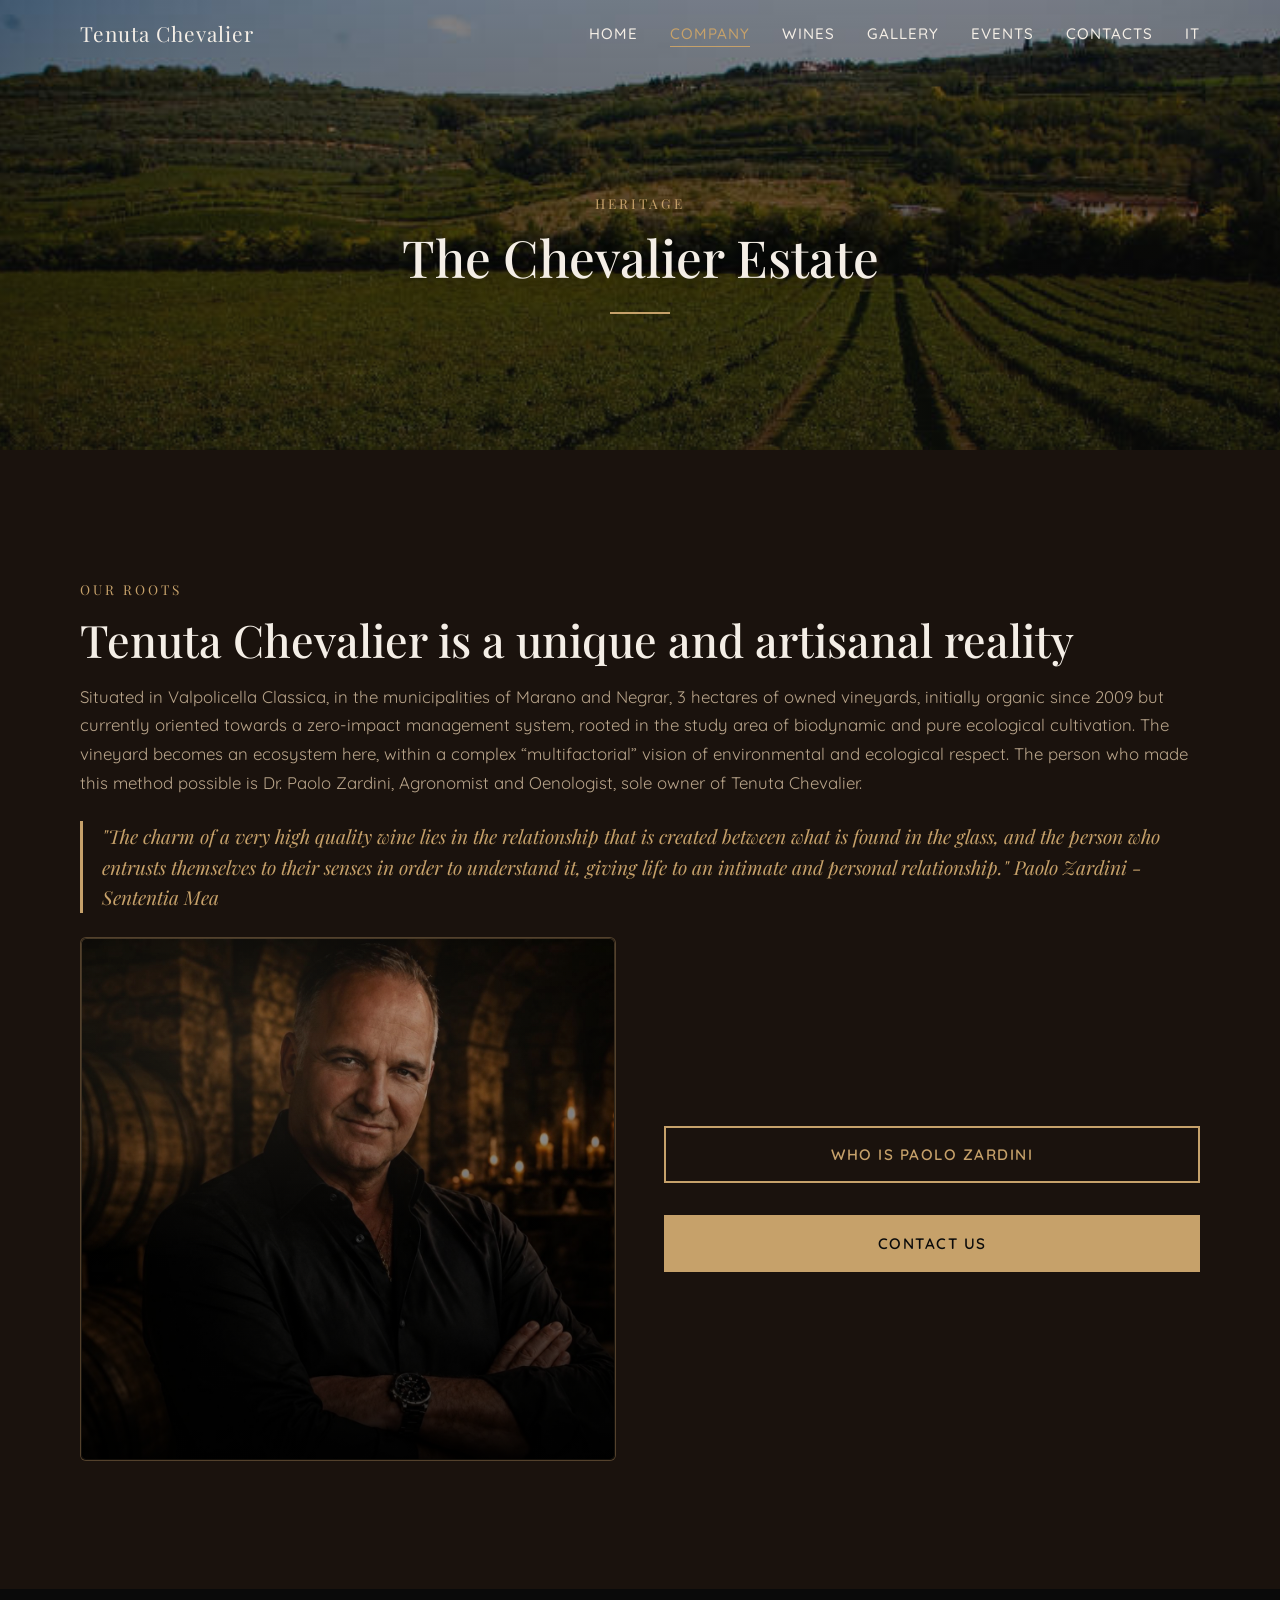
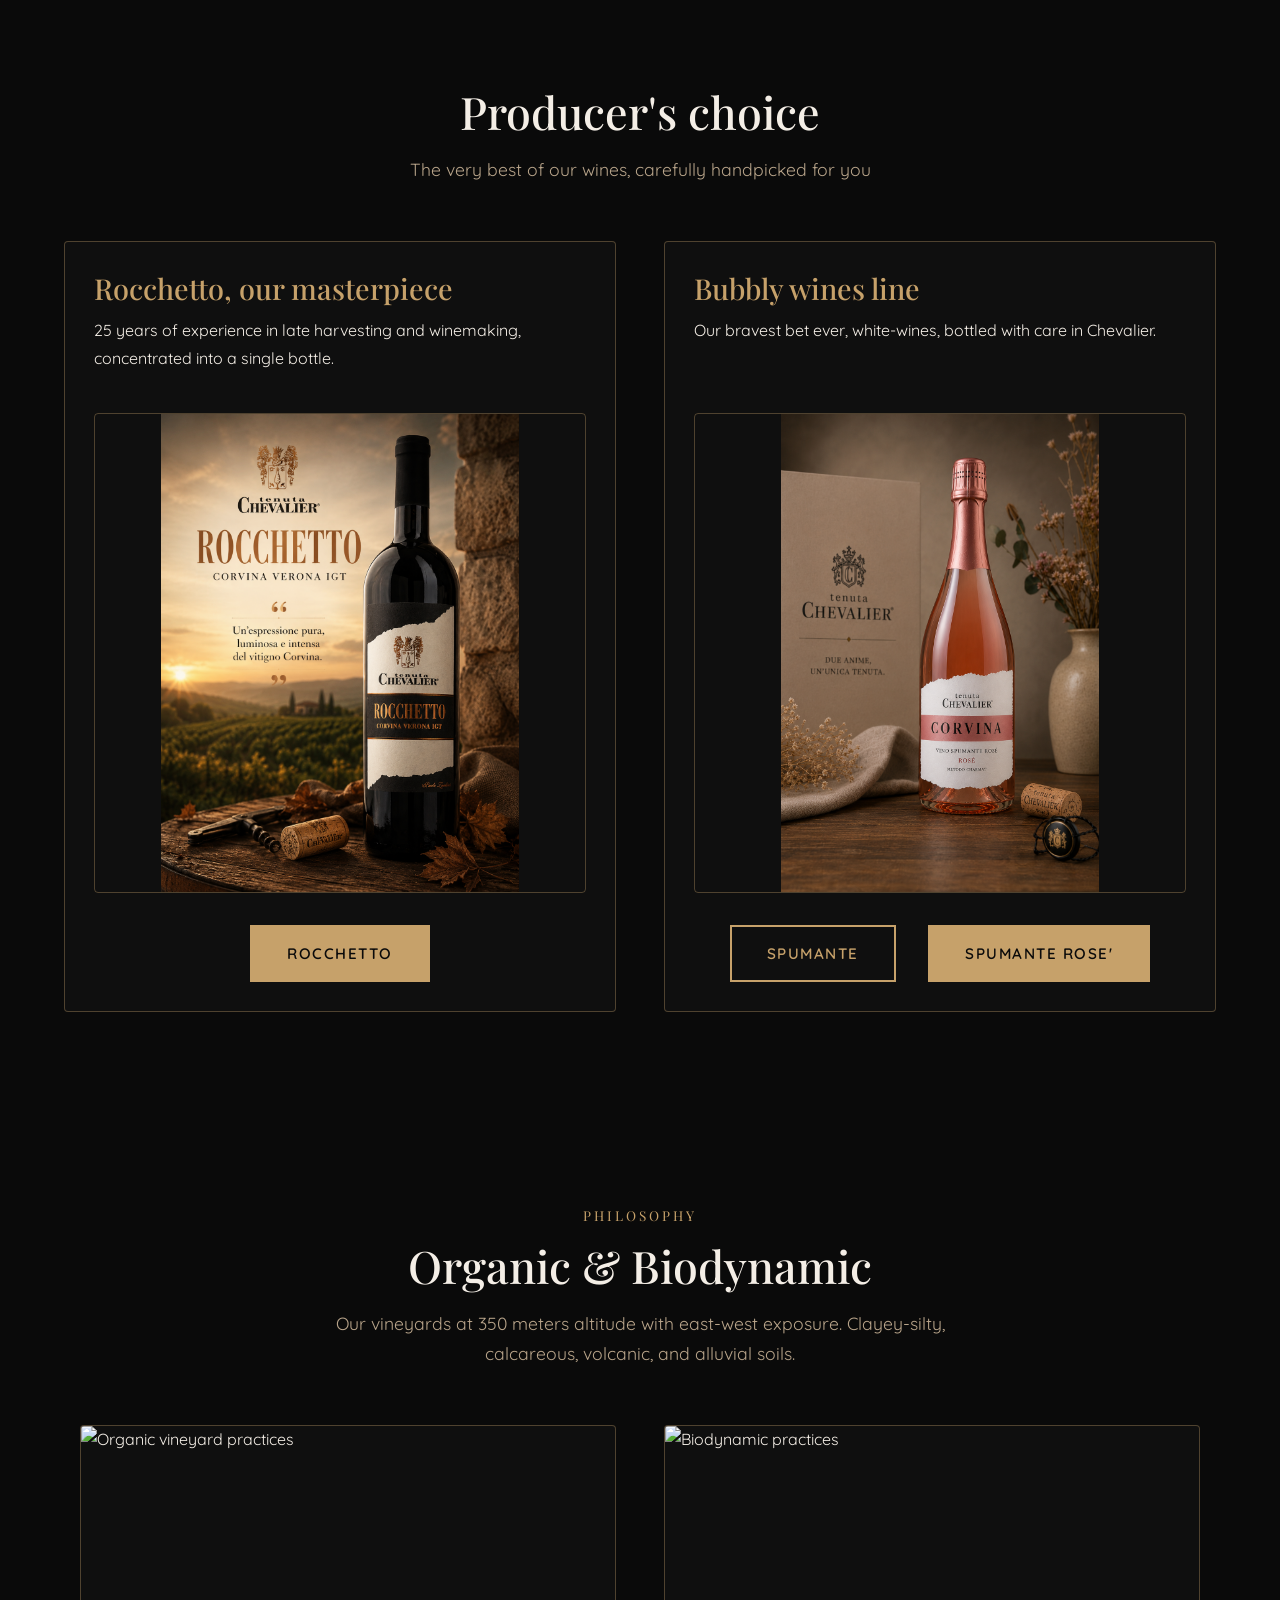
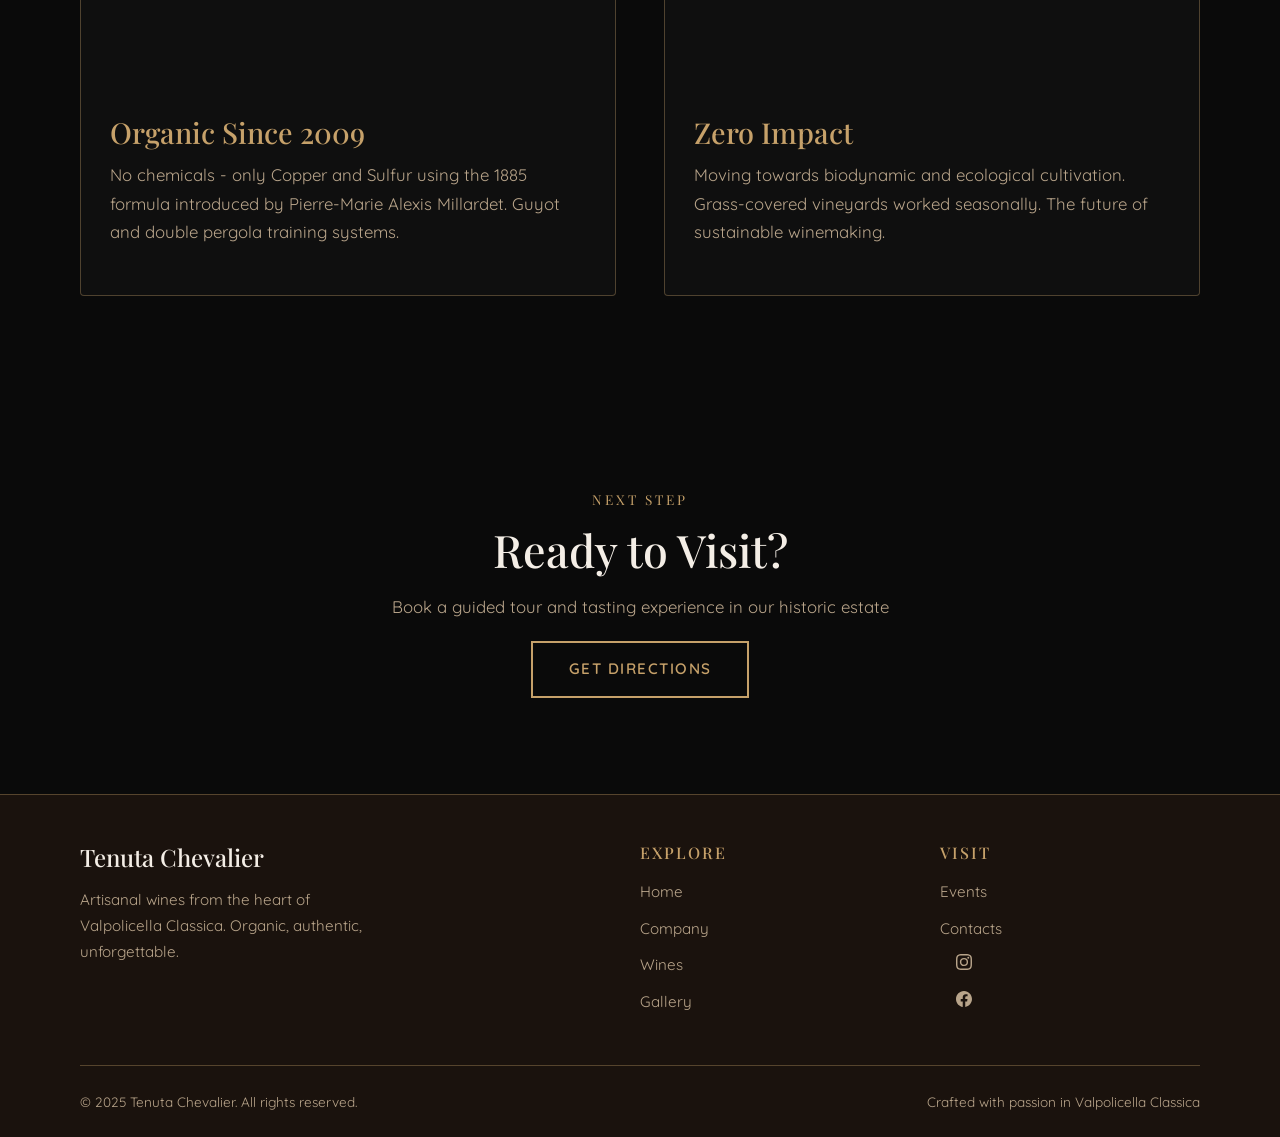
==== en/company.html @ e03e39f8 "Sezione "Scelte del produttore"" ====
<!DOCTYPE html>
<html lang="en">
<head>
    <meta charset="utf-8">
    <meta name="viewport" content="width=device-width, initial-scale=1, shrink-to-fit=no">
    <meta name="description" content="Discover the story of Tenuta Chevalier - Organic wines from Valpolicella Classica. Meet Dr. Paolo Zardini and our biodynamic philosophy.">
    <meta name="author" content="Mattia Faccin">
    <title>Company - Tenuta Chevalier</title>
    <link rel="stylesheet" type="text/css" href="../assets/css/style.css">
    <link rel="stylesheet" type="text/css" href="../assets/css/colors.css">
    <link rel="preconnect" href="https://fonts.googleapis.com">
    <link rel="preconnect" href="https://fonts.gstatic.com" crossorigin>
    <link href="https://fonts.googleapis.com/css2?family=Playfair+Display:wght@400;500;600;700&family=Quicksand:wght@300;400;500;600;700&display=swap" rel="stylesheet">
    <script src="../assets/js/main.js" defer></script>
<script src="../assets/scripts/lang-switch.js" defer></script>
</head>
<body>

    <!-- Navigation -->
    <nav class="navbar">
        <div class="container">
            <a href="home.html" class="nav-logo">
                <span>Tenuta Chevalier</span>
            </a>
            <ul class="nav-links">
                <li><a href="home.html">Home</a></li>
                <li><a href="company.html" class="active">Company</a></li>
                <li><a href="wines.html">Wines</a></li>
                <li><a href="gallery.html">Gallery</a></li>
                <li><a href="events.html">Events</a></li>
                <li><a href="contacts.html">Contacts</a></li>
                <li class="lang-switch"><a href="../it/company.html">IT</a></li>
            </ul>
            <button class="hamburger" aria-label="Menu">
                <span></span>
                <span></span>
                <span></span>
            </button>
        </div>
    </nav>

    <!-- Mobile Navigation -->
    <div class="mobile-overlay"></div>
    <div class="mobile-nav">
        <a href="home.html">Home</a>
        <a href="company.html" class="active">Company</a>
        <a href="wines.html">Wines</a>
        <a href="gallery.html">Gallery</a>
        <a href="events.html">Events</a>
        <a href="contacts.html">Contacts</a>
        <a class="lang-switch" href="../it/company.html">IT</a>
    </div>

    <!-- Hero -->
    <section class="hero hero-sm">
        <div class="hero-bg" style="background-image: url('../assets/images/panorama_small.jpg');"></div>
        <div class="hero-overlay"></div>
        <div class="hero-content">
            <span class="section-label fade-in-up">Heritage</span>
            <h1 class="fade-in-up">The Chevalier Estate</h1>
            <div class="gold-divider fade-in-up"></div>
        </div>
    </section>

    <!-- Company Story -->
    <section class="section-padding-lg bg-anthrax">
        <div class="container">
            <div class="flex gap-3 flex-col lg:flex-row">
                <div class="feature-text flex-1 lg:order-1 fade-in-up">
                    <span class="section-label">Our Roots</span>
                    <h2>Tenuta Chevalier is a unique and artisanal reality</h2>
                    <p>Situated in Valpolicella Classica, in the municipalities of Marano and Negrar, 3 hectares of owned vineyards, initially organic since 2009 but currently oriented towards a zero-impact management system, rooted in the study area of biodynamic and pure ecological cultivation. The vineyard becomes an ecosystem here, within a complex “multifactorial” vision of environmental and ecological respect.
The person who made this method possible is Dr. Paolo Zardini, Agronomist and Oenologist, sole owner of Tenuta Chevalier.</p>

                    <p class="quote">"The charm of a very high quality wine lies in the relationship that is created between what is found in the glass, and the person who entrusts themselves to their senses in order to understand it, giving life to an intimate and personal relationship." Paolo Zardini - Sententia Mea</p>

                    <div class="split-producer">
                        <div class="producer-img producer-block">
                            <img src="../assets/images/paolozardiniAI.png" alt="The producer Dr. Paolo Zardini" class="producer-img">
                        </div>

                        <div class="flex gap-2 mt-4 flex-col">
                            <a href="../assets/images/ProduttoreDescrizione.png" target="_blank" class="btn btn-outline" aria-label="Who is Paolo Zardini">Who is Paolo Zardini</a>
                            <a href="contacts.html" class="btn btn-primary">Contact Us</a>
                        </div>
                    </div>

                </div>
            </div>
        </div>
    </section>

    <div class="section-padding container">
        <div class="section-header text-center fade-in-up visible">
            <h2>Producer's choice</h2>
            <p>The very best of our wines, carefully handpicked for you</p>
        </div>

        <div class="grid grid-2 gap-3">
            <!-- Producer's choice 1 -->
            <div class="card fade-in-up visible">
                <div class="card-body">
                    <h3>Rocchetto, our masterpiece</h3>
                    <div style="height: 4rem;">
                        <span>25 years of experience in late harvesting and winemaking, concentrated into a single bottle.</span>
                    </div>
                    
                    <div class="event-photo mt-3 producer-choice-photo">
                        <div class="card-img-wrap">
                            <img  src="../assets/images/Rocchetto1.png" alt="Rocchetto, our masterpiece" class="card-img">
                        </div>
                    </div>
                    
                    <div class="flex gap-2 justify-center">
                        <a href="../assets/images/RocchettoDescriptionEng.png" class="btn btn-primary">Rocchetto</a>
                    </div>
                </div>
            </div>

            <!-- Producer's choice 2 -->
            <div class="card fade-in-up visible ">
                <div class="card-body">
                    <h3>Bubbly wines line</h3>
                    <div style="height: 4rem;">
                        <span>Our bravest bet ever, white-wines, bottled with care in Chevalier.<br></span>
                    </div>

                    <div class="event-photo mt-3 producer-choice-photo">
                        <div class="card-img-wrap">
                            <img src="../assets/images/Spumante1.png" alt="Bubbly wines line" class="card-img">
                        </div>
                    </div>
                    
                    <div class="flex gap-2 justify-center">
                        <a href="../assets/images/Spumante2.png" target="_blank" class="btn btn-outline">Spumante</a>
                        <a href="../assets/images/Spumante1.png" class="btn btn-primary">Spumante Rose'</a>
                    </div>
                </div>
            </div>
        </div>
    </div>

    <!-- Philosophy Section -->
    <section class="section-padding bg-black">
        <div class="container">
            <div class="section-header text-center fade-in-up">
                <span class="section-label">Philosophy</span>
                <h2>Organic & Biodynamic</h2>
                <p>Our vineyards at 350 meters altitude with east-west exposure. Clayey-silty, calcareous, volcanic, and alluvial soils.</p>
            </div>

            <div class="grid grid-2 gap-3 fade-in-up">
                <div class="card">
                    <div class="card-img-wrap">
<img src="../assets/images/ValpollicellaClassico.jpeg" alt="Organic vineyard practices" class="card-img">
                    </div>
                    <div class="card-body">
                        <h3>Organic Since 2009</h3>
                        <p>No chemicals - only Copper and Sulfur using the 1885 formula introduced by Pierre-Marie Alexis Millardet. Guyot and double pergola training systems.</p>
                    </div>
                </div>

                <div class="card">
                    <div class="card-img-wrap">
<img src="../assets/images/ValpollicellaClassicoSuperiore.jpeg" alt="Biodynamic practices" class="card-img">
                    </div>
                    <div class="card-body">
                        <h3>Zero Impact</h3>
                        <p>Moving towards biodynamic and ecological cultivation. Grass-covered vineyards worked seasonally. The future of sustainable winemaking.</p>
                    </div>
                </div>
            </div>
        </div>
    </section>

    

    <!-- CTA Section -->
    <section class="section-padding bg-black">
        <div class="container text-center fade-in-up">
            <span class="section-label">Next Step</span>
            <h2>Ready to Visit?</h2>
            <p>Book a guided tour and tasting experience in our historic estate</p>
            <div class="flex gap-2 justify-center flex-wrap">
                <a href="contacts.html" class="btn btn-outline">Get Directions</a>
            </div>
        </div>
    </section>

    <!-- Footer -->
    <footer class="footer">
        <div class="container">
            <div class="footer-top">
                <div class="footer-brand">
                    <h4 style="font-size: 1.5rem; margin-bottom: 1rem;">Tenuta Chevalier</h4>
                    <p>Artisanal wines from the heart of Valpolicella Classica. Organic, authentic, unforgettable.</p>
                </div>
                <div class="footer-links">
                    <h4>Explore</h4>
                    <ul>
                        <li><a href="home.html">Home</a></li>
                        <li><a href="company.html">Company</a></li>
                        <li><a href="wines.html">Wines</a></li>
                        <li><a href="gallery.html">Gallery</a></li>
                    </ul>
                </div>
                <div class="footer-links">
                    <h4>Visit</h4>
                    <ul>
                        <li ><a  href="events.html">Events</a></li>
                        <li><a href="contacts.html">Contacts</a></li>
                        <li style="padding-left: 1rem;"><a target="_blank" href="https://www.instagram.com/tenutachevalier.official?utm_source=ig_web_button_share_sheet&igsh=ZDNlZDc0MzIxNw==">
                            <svg xmlns="http://www.w3.org/2000/svg" width="16" height="16" fill="currentColor" class="bi bi-instagram" viewBox="0 0 16 16">
                                <path d="M8 0C5.829 0 5.556.01 4.703.048 3.85.088 3.269.222 2.76.42a3.9 3.9 0 0 0-1.417.923A3.9 3.9 0 0 0 .42 2.76C.222 3.268.087 3.85.048 4.7.01 5.555 0 5.827 0 8.001c0 2.172.01 2.444.048 3.297.04.852.174 1.433.372 1.942.205.526.478.972.923 1.417.444.445.89.719 1.416.923.51.198 1.09.333 1.942.372C5.555 15.99 5.827 16 8 16s2.444-.01 3.298-.048c.851-.04 1.434-.174 1.943-.372a3.9 3.9 0 0 0 1.416-.923c.445-.445.718-.891.923-1.417.197-.509.332-1.09.372-1.942C15.99 10.445 16 10.173 16 8s-.01-2.445-.048-3.299c-.04-.851-.175-1.433-.372-1.941a3.9 3.9 0 0 0-.923-1.417A3.9 3.9 0 0 0 13.24.42c-.51-.198-1.092-.333-1.943-.372C10.443.01 10.172 0 7.998 0zm-.717 1.442h.718c2.136 0 2.389.007 3.232.046.78.035 1.204.166 1.486.275.373.145.64.319.92.599s.453.546.598.92c.11.281.24.705.275 1.485.039.843.047 1.096.047 3.231s-.008 2.389-.047 3.232c-.035.78-.166 1.203-.275 1.485a2.5 2.5 0 0 1-.599.919c-.28.28-.546.453-.92.598-.28.11-.704.24-1.485.276-.843.038-1.096.047-3.232.047s-2.39-.009-3.233-.047c-.78-.036-1.203-.166-1.485-.276a2.5 2.5 0 0 1-.92-.598 2.5 2.5 0 0 1-.6-.92c-.109-.281-.24-.705-.275-1.485-.038-.843-.046-1.096-.046-3.233s.008-2.388.046-3.231c.036-.78.166-1.204.276-1.486.145-.373.319-.64.599-.92s.546-.453.92-.598c.282-.11.705-.24 1.485-.276.738-.034 1.024-.044 2.515-.045zm4.988 1.328a.96.96 0 1 0 0 1.92.96.96 0 0 0 0-1.92m-4.27 1.122a4.109 4.109 0 1 0 0 8.217 4.109 4.109 0 0 0 0-8.217m0 1.441a2.667 2.667 0 1 1 0 5.334 2.667 2.667 0 0 1 0-5.334"/>
                            </svg>
                        </a></li>
                        <li style="padding-left: 1rem;"><a target="_blank" href="https://www.facebook.com/paolo.zardini.9">
                            <svg xmlns="http://www.w3.org/2000/svg" width="16" height="16" fill="currentColor" class="bi bi-facebook" viewBox="0 0 16 16">
                                <path d="M16 8.049c0-4.446-3.582-8.05-8-8.05C3.58 0-.002 3.603-.002 8.05c0 4.017 2.926 7.347 6.75 7.951v-5.625h-2.03V8.05H6.75V6.275c0-2.017 1.195-3.131 3.022-3.131.876 0 1.791.157 1.791.157v1.98h-1.009c-.993 0-1.303.621-1.303 1.258v1.51h2.218l-.354 2.326H9.25V16c3.824-.604 6.75-3.934 6.75-7.951"/>
                            </svg>
                        </a></li>
                    </ul>
                </div>
            </div>
            <div class="footer-bottom">
                <p>&copy; 2025 Tenuta Chevalier. All rights reserved.</p>
                <p>Crafted with passion in Valpolicella Classica</p>
            </div>
        </div>
    </footer>

</body>
</html>
---- assets/css/style.css ----
/* ============================================
   TENUTA CHEVALIER - MAIN STYLESHEET
   Elegant Dark & Gold Winery Theme
   ============================================ */

/* ---- Reset & Base ---- */
*, *::before, *::after {
    margin: 0;
    padding: 0;
    box-sizing: border-box;
}

html {
    scroll-behavior: smooth;
    font-size: 16px;
}

body {
    font-family: var(--font-body);
    background-color: var(--color-main-black);
    color: var(--color-main-white);
    line-height: 1.7;
    overflow-x: hidden;
    -webkit-font-smoothing: antialiased;
}

img {
    max-width: 100%;
    height: auto;
    display: block;
}

a {
    color: var(--color-main-gold);
    text-decoration: none;
    transition: color var(--transition-fast);
}

a:hover {
    color: var(--color-gold-light);
}

/* ---- Typography ---- */
h1, h2, h3, h4, h5, h6 {
    font-family: var(--font-heading);
    font-weight: 500;
    line-height: 1.2;
    color: var(--color-main-white);
    margin-bottom: 1rem;
}

h1 { font-size: clamp(2.2rem, 5vw, 3.8rem); }
h2 { font-size: clamp(1.8rem, 4vw, 2.8rem); }
h3 { font-size: clamp(1.3rem, 3vw, 1.8rem); }
h4 { font-size: clamp(1.1rem, 2vw, 1.4rem); }

p {
    margin-bottom: 1.2rem;
    color: var(--color-text-muted);
    font-size: 1.05rem;
}

.gold-text {
    color: var(--color-main-gold);
}

.text-center {
    text-align: center;
}

.section-label {
    font-family: var(--font-heading);
    font-size: 0.85rem;
    letter-spacing: 3px;
    text-transform: uppercase;
    color: var(--color-main-gold);
    margin-bottom: 0.75rem;
    display: block;
}

/* ---- Layout Utilities ---- */
.container {
    width: 90%;
    max-width: 1200px;
    margin: 0 auto;
    padding: 0 1rem;
}

.section-padding {
    padding: 5rem 0;
}

.section-padding-lg {
    padding: 7rem 0;
}

.flex {
    display: flex;
}

.flex-col {
    flex-direction: column;
}

.items-center {
    align-items: center;
}

.justify-center {
    justify-content: center;
}

.gap-2 { gap: 2rem; }
.gap-3 { gap: 3rem; }

.grid {
    display: grid;
}

.grid-2 {
    grid-template-columns: 1fr;
}

.grid-3 {
    grid-template-columns: 1fr;
}

.grid-4 {
    grid-template-columns: 1fr;
}

/* ---- Navigation ---- */
.navbar {
    position: fixed;
    top: 0;
    left: 0;
    width: 100%;
    z-index: 1000;
    padding: 1rem 0;
    transition: background var(--transition-medium), padding var(--transition-medium), box-shadow var(--transition-medium);
    background: transparent;
}

.navbar.scrolled {
    background: rgba(11, 11, 11, 0.95);
    backdrop-filter: blur(10px);
    padding: 0.6rem 0;
    box-shadow: 0 2px 20px rgba(0,0,0,0.5);
    border-bottom: 1px solid var(--color-gold-border);
}

.navbar .container {
    display: flex;
    justify-content: space-between;
    align-items: center;
}

.nav-logo {
    display: flex;
    align-items: center;
    gap: 0.75rem;
}

.nav-logo img {
    height: 48px;
    width: auto;
    filter: brightness(0) invert(1);
    transition: filter var(--transition-fast);
}

.nav-logo span {
    font-family: var(--font-heading);
    font-size: 1.3rem;
    color: var(--color-main-white);
    letter-spacing: 1px;
}

.nav-links {
        display: none;
        list-style: none;
        gap: 2rem;
    }

.lang-toggle {
    font-size: 0.9rem;
    font-weight: 500;
    letter-spacing: 1px;
    text-transform: uppercase;
    position: relative;
    padding-bottom: 4px;
}

.lang-toggle::after {
    content: '';
    position: absolute;
    bottom: 0;
    left: 0;
    width: 0;
    height: 1px;
    background: var(--color-main-gold);
    transition: width var(--transition-medium);
}

.lang-toggle:hover::after,
.lang-toggle.active::after {
    width: 100%;
}

.lang-toggle:hover,
.lang-toggle.active {
    color: var(--color-main-gold);
}

.nav-links a {
    font-family: var(--font-body);
    font-size: 0.95rem;
    font-weight: 500;
    color: var(--color-main-white);
    letter-spacing: 1px;
    text-transform: uppercase;
    position: relative;
    padding-bottom: 4px;
}

.nav-links a::after {
    content: '';
    position: absolute;
    bottom: 0;
    left: 0;
    width: 0;
    height: 1px;
    background: var(--color-main-gold);
    transition: width var(--transition-medium);
}

.nav-links a:hover::after,
.nav-links a.active::after {
    width: 100%;
}

.nav-links a:hover,
.nav-links a.active {
    color: var(--color-main-gold);
}

.hamburger {
    display: flex;
    flex-direction: column;
    gap: 5px;
    cursor: pointer;
    padding: 5px;
    background: none;
    border: none;
    z-index: 1001;
}

.hamburger span {
    display: block;
    width: 28px;
    height: 2px;
    background: var(--color-main-gold);
    transition: all var(--transition-fast);
}

.hamburger.active span:nth-child(1) {
    transform: rotate(45deg) translate(5px, 5px);
}

.hamburger.active span:nth-child(2) {
    opacity: 0;
}

.hamburger.active span:nth-child(3) {
    transform: rotate(-45deg) translate(5px, -5px);
}

.mobile-nav {
    position: fixed;
    top: 0;
    right: -100%;
    width: 80%;
    max-width: 320px;
    height: 100vh;
    background: var(--color-main-anthrax);
    border-left: 1px solid var(--color-gold-border);
    display: flex;
    flex-direction: column;
    justify-content: center;
    align-items: center;
    gap: 2rem;
    transition: right var(--transition-medium);
    z-index: 999;
    padding: 2rem;
}

.mobile-nav.open {
    right: 0;
}

.mobile-nav a {
    font-family: var(--font-heading);
    font-size: 1.4rem;
    color: var(--color-main-white);
    text-transform: uppercase;
    letter-spacing: 2px;
    transition: color var(--transition-fast);
}

.mobile-nav a:hover,
.mobile-nav a.active {
    color: var(--color-main-gold);
}

.mobile-overlay {
    position: fixed;
    inset: 0;
    background: var(--color-overlay-dark);
    opacity: 0;
    visibility: hidden;
    transition: all var(--transition-medium);
    z-index: 998;
}

.mobile-overlay.open {
    opacity: 1;
    visibility: visible;
}

/* ---- Hero Sections ---- */
.hero {
    position: relative;
    min-height: 100vh;
    display: flex;
    align-items: center;
    justify-content: center;
    text-align: center;
    overflow: hidden;
}

.hero-bg {
    position: absolute;
    inset: 0;
    background-size: cover;
    background-position: center;
    z-index: 0;
}

.hero-overlay {
    position: absolute;
    inset: 0;
    background: linear-gradient(to bottom, var(--color-overlay-light) 0%, var(--color-overlay-dark) 100%);
    z-index: 1;
}

.hero-content {
    position: relative;
    z-index: 2;
    max-width: 800px;
    padding: 0 1.5rem;
}

.hero h1 {
    font-size: clamp(2.5rem, 6vw, 4.5rem);
    margin-bottom: 1.5rem;
    text-shadow: 0 2px 20px rgba(0,0,0,0.5);
}

.hero p {
    font-size: clamp(1.1rem, 2.5vw, 1.4rem);
    color: var(--color-main-white);
    margin-bottom: 2.5rem;
    font-weight: 300;
    opacity: 0.95;
}

.hero-sm {
    min-height: 50vh;
    padding-top: 80px;
}

.hero-sm h1 {
    font-size: clamp(2rem, 5vw, 3.2rem);
}

/* ---- Buttons ---- */
.btn {
    display: inline-block;
    padding: 0.85rem 2.2rem;
    font-family: var(--font-body);
    font-size: 0.95rem;
    font-weight: 600;
    letter-spacing: 1.5px;
    text-transform: uppercase;
    border: 2px solid var(--color-main-gold);
    cursor: pointer;
    transition: all var(--transition-fast);
    text-align: center;
}

.btn-primary {
    background: var(--color-main-gold);
    color: var(--color-main-black);
}

.btn-primary:hover {
    background: var(--color-gold-light);
    border-color: var(--color-gold-light);
    color: var(--color-main-black);
}

.btn-outline {
    background: transparent;
    color: var(--color-main-gold);
}

.btn-outline:hover {
    background: var(--color-main-gold);
    color: var(--color-main-black);
}

/* ---- Cards ---- */
.card {
    background: var(--color-card-bg);
    border: 1px solid var(--color-gold-border);
    border-radius: 4px;
    overflow: hidden;
    transition: transform var(--transition-medium), box-shadow var(--transition-medium), border-color var(--transition-medium);
}

.card:hover {
    transform: translateY(-6px);
    box-shadow: 0 12px 40px rgba(198, 166, 91, 0.12);
    border-color: var(--color-main-gold);
}

.card-img {
    width: 100%;
    height: 260px;
    object-fit: cover;
    transition: transform var(--transition-slow);
}

.card:hover .card-img {
    transform: scale(1.05);
}

.card-img-wrap {
    overflow: hidden;
}

.card-body {
    padding: 1.8rem;
}

.card-body h3 {
    margin-bottom: 0.75rem;
    color: var(--color-main-gold);
}

/* Keep wine card text height consistent: fixed height block */
.wine-card .card-body p {
    font-size: 0.95rem;
    margin-bottom: 11.2rem;
    display: -webkit-box;
    -webkit-box-orient: vertical;
    overflow: hidden;


}


/* Optional button style if you later add full text */
.wine-more {
    display: none;
}


/* ---- Wine Cards Specific ---- */
.wine-card .wine-meta {
    display: flex;
    flex-wrap: wrap;
    gap: 0.5rem;
    margin-bottom: 1rem;
}

.wine-tag {
    display: inline-block;
    padding: 0.25rem 0.75rem;
    font-size: 0.75rem;
    letter-spacing: 1px;
    text-transform: uppercase;
    background: var(--color-gold-pale);
    color: var(--color-main-gold);
    border: 1px solid var(--color-gold-border);
    border-radius: 2px;
}

.wine-sections {
    margin-top: 1.5rem;
    padding-top: 1.5rem;
    border-top: 1px solid var(--color-gold-border);
}

.wine-sections h4 {
    font-size: 1rem;
    color: var(--color-main-gold);
    margin-bottom: 0.5rem;
    margin-top: 1rem;
}

.wine-sections h4:first-child {
    margin-top: 0;
}

.wine-sections p {
    font-size: 0.9rem;
    margin-bottom: 0.8rem;
}

/* ---- Sections ---- */
.section-header {
    text-align: center;
    max-width: 700px;
    margin: 0 auto 3.5rem;
}

.section-header h2 {
    margin-bottom: 1rem;
}

.section-header p {
    font-size: 1.1rem;
}

.bg-anthrax {
    background-color: var(--color-main-anthrax);
}

.bg-black {
    background-color: var(--color-main-black);
}

.gold-divider {
    width: 60px;
    height: 2px;
    background: var(--color-main-gold);
    margin: 1.5rem auto;
}

.gold-divider-left {
    margin: 1.5rem 0;
}

/* ---- Luxury Homepage Add-ons ---- */
.hero-split {
    min-height: 90vh;
    padding-top: 90px; /* for fixed navbar */
}

.hero-split .hero-content {
    max-width: 1200px;
    width: 100%;
    text-align: left;
    display: grid;
    grid-template-columns: 1.1fr 0.9fr;
    gap: 3rem;
    align-items: center;
    padding: 6rem 1.5rem 4rem;
}

.hero-split .hero-overlay {
    background:
        radial-gradient(1200px 600px at 60% 40%, rgba(216, 194, 154, 0.14), rgba(0,0,0,0) 55%),
        linear-gradient(to bottom, rgba(0,0,0,0.35) 0%, rgba(0,0,0,0.78) 70%, rgba(0,0,0,0.9) 100%);
}

.hero-left .section-label {
    color: var(--color-gold-light);
}

.hero-left h1 {
    font-size: clamp(2.6rem, 6vw, 4.8rem);
    line-height: 0.95;
    margin-bottom: 1.2rem;
}

.hero-left p {
    font-size: 1.05rem;
    color: var(--color-main-white);
    opacity: 0.95;
    font-weight: 300;
}

.btn-luxury {
    border: 1px solid var(--color-main-gold);
    color: var(--color-gold-light);
    background: transparent;
    padding: 14px 28px;
    text-transform: uppercase;
    letter-spacing: 2px;
    transition: all 0.35s ease;
    display: inline-flex;
    align-items: center;
    justify-content: center;
}

.btn-luxury:hover {
    background: rgba(198,161,106,0.12);
    box-shadow: 0 0 20px rgba(198,161,106,0.2);
}

.hero-right {
    position: relative;
    min-height: 520px;
}

.hero-right .still-life {
    position: absolute;
    inset: 0;
    display: grid;
    grid-template-columns: 0.7fr 0.3fr;
    gap: 1.5rem;
    align-items: end;
    justify-items: center;
    pointer-events: none;
}

.hero-bottle {
    width: min(320px, 80%);
    transform: translateY(-10px);
    filter: drop-shadow(0 18px 30px rgba(0,0,0,0.6));
}

.hero-right .side-sculpture {
    width: 100%;
    display: flex;
    flex-direction: column;
    gap: 1rem;
    align-items: center;
    justify-content: flex-end;
}

.hero-objects-img {
    width: min(220px, 72%);
    filter: drop-shadow(0 18px 26px rgba(0,0,0,0.55));
    opacity: 0.95;
}

.hero-quote {
    font-family: var(--font-heading);
    font-style: italic;
    color: rgba(216, 194, 154, 0.95);
    border-left: 1px solid rgba(198,161,106,0.55);
    padding-left: 0.9rem;
    font-size: 1.1rem;
    line-height: 1.5;
    max-width: 280px;
}


.hero-quote-tight {
    border-left: none;
    padding-left: 0;
    max-width: none;
    width: 100%;
    font-size: 1.05rem;
    line-height: 1.45;
}



@media (max-width: 900px) {
    .hero-split .hero-content {
        grid-template-columns: 1fr;
    }
    .hero-right {
        min-height: 420px;
    }
    .hero-split .hero-content {
        padding-top: 4.5rem;
    }
}

/* Producer split */
.split-producer {
    display: grid;
    grid-template-columns: 1fr;
    gap: 3rem;
    align-items: center;
}

.split-producer .producer-img {
    border: 1px solid rgba(198,161,106,0.35);
    overflow: hidden;
    border-radius: 6px;
    background: rgba(0,0,0,0.15);
}

.split-producer .producer-img::after {
    content: '';
    position: absolute;
    inset: 0;
    background: radial-gradient(800px 400px at 30% 20%, rgba(216,194,154,0.12), rgba(0,0,0,0) 55%),
        linear-gradient(to bottom, rgba(0,0,0,0.25), rgba(0,0,0,0.78));
    pointer-events: none;
}

.split-producer .producer-img {
    position: relative;
}

.split-producer .producer-img img {
    width: 100%;
    height: 100%;
    min-height: 420px;
    object-fit: cover;
}

.crest-watermark {
    position: absolute;
    inset: 0;
    display: flex;
    align-items: center;
    justify-content: center;
    opacity: 0.08;
    pointer-events: none;
    filter: grayscale(1) sepia(1);
}

.crest-watermark img {
    width: min(420px, 70%);
}

.split-producer .producer-text {
    position: relative;
}

.split-producer h2 {
    font-size: clamp(1.8rem, 4vw, 2.8rem);
    margin-bottom: 1rem;
}

.split-producer p {
    font-size: 1.05rem;
}

@media (min-width: 900px) {
    .split-producer {
        grid-template-columns: 1fr 1fr;
    }
}

/* Great wines grid */
.wines-grid {
    display: grid;
    grid-template-columns: 1fr;
    gap: 1.2rem;
}

@media (min-width: 768px) {
    .wines-grid {
        grid-template-columns: repeat(2, 1fr);
    }
}

@media (min-width: 992px) {
    .wines-grid {
        grid-template-columns: repeat(4, 1fr);
    }
}

.wine-card {
    background: linear-gradient(to bottom, #16110d, #0c0c0c);
    border-radius: 6px;
    border: 1px solid rgba(198,161,106,0.25);
}

.wine-card:hover {
    transform: translateY(-6px);
    border-color: var(--color-main-gold);
    box-shadow: 0 10px 30px rgba(0,0,0,0.4);
}

.wine-card .card-body h3 {
    color: var(--color-main-gold);
}

.wine-card {
    display: flex;
    flex-direction: column;
}

.wine-card .card-img-wrap {
    flex: 0 0 auto;
    height: 260px;
    min-height: 260px;
}

.wine-card .card-img {
    width: 100%;
    height: 100%;
    object-fit: scale-down;
}

.wine-card--blur .card-img-wrap {
    position: relative;
    overflow: hidden;
}

.wine-card--blur .card-img-wrap .card-img,
.wine-card--blur .card-img-wrap .card-img-blur {
    width: 100%;
    height: 100%;
}

.wine-card--blur .card-img-wrap .card-img-blur {
    position: absolute;
    inset: 0;
    z-index: 0;
    filter: blur(20px) brightness(0.85);
    transform: scale(1.05);
    opacity: 0.7;
    pointer-events: none;
}

.wine-card--blur .card-img-wrap .card-img {
    position: relative;
    z-index: 1;
}

/* Featured selections sometimes use inline height; ensure wine cards stay consistent */
.wine-card .card-img[style] {
    height: 100% !important;
    width: 100% !important;
    object-fit: cover !important;
}



/* Featured selections */
.featured-selections {
    display: grid;
    grid-template-columns: 1fr;
    gap: 2.5rem;
    align-items: center;
}

.featured-selections .featured-right {
    display: grid;
    grid-template-columns: 1fr;
    gap: 1.4rem;
}

@media (min-width: 900px) {
    .featured-selections {
        grid-template-columns: 1fr 1.2fr;
    }
    .featured-selections .featured-right {
        grid-template-columns: 1fr 1fr;
    }
}

.feature-showcase {
    border: 1px solid rgba(198,161,106,0.25);
    background: rgba(0,0,0,0.18);
    border-radius: 8px;
    padding: 1.2rem;
    overflow: hidden;
    position: relative;
}

.feature-showcase::before {
    content: '';
    position: absolute;
    inset: -40% -20% auto -20%;
    height: 80%;
    background: radial-gradient(circle at 50% 40%, rgba(216,194,154,0.22), rgba(0,0,0,0) 60%);
    transform: rotate(-8deg);
}

.feature-showcase > * {
    position: relative;
    z-index: 1;
}

.feature-showcase .showcase-top {
    display: grid;
    grid-template-columns: 0.9fr 1.1fr;
    gap: 1rem;
    align-items: center;
}

.feature-showcase img {
    justify-self: center;
}

.feature-showcase .showcase-quote {
    font-family: var(--font-heading);
    font-style: italic;
    color: rgba(216,194,154,0.95);
}

/* Values strip */
.values-strip {
    background: var(--color-strip-beige);
    color: var(--color-strip-text);
    border-top: 1px solid rgba(198,161,106,0.25);
    border-bottom: 1px solid rgba(198,161,106,0.25);
    padding: 3.2rem 0;
}

.values-grid {
    display: grid;
    grid-template-columns: 1fr;
    gap: 2rem;
}

@media (min-width: 900px) {
    .values-grid {
        grid-template-columns: repeat(4, 1fr);
    }
}

.value-item {
    text-align: left;
    padding: 0 0.2rem;
}

.value-icon {
    color: rgba(45, 29, 20, 0.8);
    font-size: 1.8rem;
    margin-bottom: 0.8rem;
}

.value-item h3 {
    color: rgba(45, 29, 20, 0.95);
    font-size: 1.15rem;
    margin-bottom: 0.6rem;
}

.values-strip p {
    color: rgba(45, 29, 20, 0.78);
    margin-bottom: 0;
}

/* ---- Feature Block (image + text) ---- */
.feature-block {
    display: grid;
    grid-template-columns: 1fr;
    gap: 3rem;
    align-items: center;
}


.feature-img {
    border-radius: 4px;
    overflow: hidden;
    border: 1px solid var(--color-gold-border);
}

.feature-img img {
    width: 100%;
    height: 100%;
    object-fit: cover;
    min-height: 300px;
    max-height: 500px;
}

.feature-text h2 {
    margin-bottom: 1rem;
}

.feature-text .quote {
    font-family: var(--font-heading);
    font-style: italic;
    font-size: 1.2rem;
    color: var(--color-main-gold);
    border-left: 3px solid var(--color-main-gold);
    padding-left: 1.2rem;
    margin: 1.5rem 0;
    line-height: 1.6;
}

/* ---- Gallery (Slideshow) ---- */
/* Kept lightbox compatibility: .gallery-item img inside a click target */
.gallery-grid {
    display: grid;
    grid-template-columns: 1fr;
    gap: 1rem;
}

.gallery-item {
    position: relative;
    overflow: hidden;
    border-radius: 4px;
    cursor: pointer;
    border: 1px solid var(--color-gold-border);
}

.gallery-item img {
    width: 100%;
    height: 100%;
    object-fit: cover;
    transition: transform var(--transition-slow);
}

.gallery-item:hover img {
    transform: scale(1.04);
}

.gallery-item::after {
    content: '';
    position: absolute;
    inset: 0;
    background: linear-gradient(to top, rgba(11,11,11,0.6) 0%, transparent 50%);
    opacity: 0;
    transition: opacity var(--transition-medium);
}

.gallery-item:hover::after {
    opacity: 1;
}

/* Slideshow layout */
.gallery-slideshow {
    position: relative;
    border-radius: 8px;
    overflow: hidden;
    border: 1px solid rgba(198,161,106,0.25);
    background: rgba(0,0,0,0.18);
    min-height: 220px;
}


.gallery-slides {
    position: relative;
    width: 100%;
}

.gallery-slide {
    position: absolute;
    inset: 0;
    opacity: 0;
    transform: translateX(16px) scale(1.01);
    transition: opacity 700ms ease, transform 700ms ease;
    z-index: 0;
    pointer-events: none;
}

.gallery-slide.active {
    opacity: 1;
    transform: translateX(0) scale(1);
    z-index: 1;
    pointer-events: auto;
}


/* Keep aspect ratio similar to old grid */
.gallery-slideshow .gallery-slide figure,
.gallery-slideshow .gallery-item {
    width: 100%;
}

.gallery-slideshow {
    aspect-ratio: 16 / 9;
}

.gallery-slide .gallery-item {
    height: 100%;
}

.gallery-slide .gallery-item img {
    height: 100%;
}

/* Controls */
.gallery-controls {
    display: flex;
    align-items: center;
    justify-content: space-between;
    gap: 1rem;
    padding: 1rem 1rem 0.9rem;
    position: absolute;
    bottom: 0;
    left: 0;
    right: 0;
    background: linear-gradient(to top, rgba(0,0,0,0.7) 0%, rgba(0,0,0,0) 100%);
    pointer-events: none;
    z-index: 20;
}

.gallery-controls .controls-left,
.gallery-controls .controls-right {
    display: flex;
    gap: 0.5rem;
    align-items: center;
}

.gallery-btn {
    pointer-events: auto;

    border: 1px solid var(--color-main-gold);
    background: rgba(11,11,11,0.35);
    color: var(--color-main-gold);
    width: 38px;
    height: 38px;
    border-radius: 999px;
    display: inline-flex;
    align-items: center;
    justify-content: center;
    cursor: pointer;
    transition: background var(--transition-fast), border-color var(--transition-fast), color var(--transition-fast), transform var(--transition-fast);
}

.gallery-btn:hover {
    background: rgba(198,161,106,0.18);
    border-color: var(--color-gold-light);
    color: var(--color-gold-light);
    transform: translateY(-1px);
}

.gallery-play {
    font-size: 1rem;
    user-select: none;
}

.gallery-dots {
    pointer-events: auto;
    display: flex;
    gap: 0.45rem;
    align-items: center;
    justify-content: center;
    flex: 1;
}

.gallery-dot {
    width: 9px;
    height: 9px;
    border-radius: 999px;
    border: 1px solid rgba(198,161,106,0.55);
    background: rgba(0,0,0,0.25);
    cursor: pointer;
    transition: transform var(--transition-fast), background var(--transition-fast), border-color var(--transition-fast);
}

.gallery-dot.active {
    background: var(--color-main-gold);
    border-color: var(--color-gold-light);
    transform: scale(1.2);
}

@media (max-width: 540px) {
    .gallery-controls {
        padding: 0.8rem 0.8rem 0.7rem;
    }
    .gallery-dots {
        justify-content: flex-end;
    }
}


/* ---- Lightbox ---- */
.lightbox {
    position: fixed;
    inset: 0;
    background: rgba(11, 11, 11, 0.95);
    display: flex;
    align-items: center;
    justify-content: center;
    z-index: 2000;
    opacity: 0;
    visibility: hidden;
    transition: all var(--transition-medium);
    padding: 2rem;
}

.lightbox.open {
    opacity: 1;
    visibility: visible;
}

.lightbox img {
    max-width: 90%;
    max-height: 85vh;
    object-fit: contain;
    border: 1px solid var(--color-gold-border);
    border-radius: 4px;
}

.lightbox-close {
    position: absolute;
    top: 2rem;
    right: 2rem;
    font-size: 2.5rem;
    color: var(--color-main-gold);
    cursor: pointer;
    background: none;
    border: none;
    line-height: 1;
    transition: color var(--transition-fast);
}

.lightbox-close:hover {
    color: var(--color-gold-light);
}

/* ---- Forms ---- */
.form-group {
    margin-bottom: 1.5rem;
}

.form-group label {
    display: block;
    font-size: 0.9rem;
    font-weight: 600;
    letter-spacing: 1px;
    text-transform: uppercase;
    color: var(--color-main-gold);
    margin-bottom: 0.5rem;
}

.form-control {
    width: 100%;
    padding: 0.9rem 1rem;
    font-family: var(--font-body);
    font-size: 1rem;
    color: var(--color-main-white);
    background: var(--color-card-bg);
    border: 1px solid var(--color-gold-border);
    border-radius: 3px;
    outline: none;
    transition: border-color var(--transition-fast), box-shadow var(--transition-fast);
}

.form-control:focus {
    border-color: var(--color-main-gold);
    box-shadow: 0 0 0 3px var(--color-gold-pale);
}

.form-control::placeholder {
    color: var(--color-text-muted);
}

textarea.form-control {
    resize: vertical;
    min-height: 140px;
}

/* ---- Contact Page Specific ---- */
.contact-grid {
    display: grid;
    grid-template-columns: 1fr;
    gap: 3rem;
}

.contact-info h3 {
    color: var(--color-main-gold);
    margin-bottom: 1rem;
}

.contact-info p {
    margin-bottom: 0.8rem;
}

.contact-info .info-item {
    display: flex;
    align-items: flex-start;
    gap: 1rem;
    margin-bottom: 1.2rem;
}

.contact-info .info-icon {
    color: var(--color-main-gold);
    font-size: 1.3rem;
    flex-shrink: 0;
    margin-top: 2px;
}

.map-placeholder {
    width: 100%;
    height: 300px;
    background: var(--color-card-bg);
    border: 1px solid var(--color-gold-border);
    border-radius: 4px;
    display: flex;
    align-items: center;
    justify-content: center;
    color: var(--color-text-muted);
    font-style: italic;
    margin-top: 7rem;
}

.producer-choice-photo {
    margin-top: 2rem;
    margin-bottom: 2rem;
}

.producer-choice-photo img {
    width: 100%;
    height: 30rem;
    max-height: 30rem;
    border-radius: 4px;
    object-fit: scale-down;
    border: 1px solid var(--color-gold-border);
}

/* ---- Footer ---- */
.footer {
    background: var(--color-main-anthrax);
    border-top: 1px solid var(--color-gold-border);
    padding: 3rem 0 1.5rem;
    text-align: center;
}

.footer-top {
    display: grid;
    grid-template-columns: 1fr;
    gap: 2.5rem;
    margin-bottom: 2.5rem;
    text-align: left;
}

.footer-brand img {
    height: 50px;
    width: auto;
    filter: brightness(0) invert(1);
    margin-bottom: 1rem;
}

.footer-brand p {
    font-size: 0.95rem;
    max-width: 300px;
}

.footer-links h4 {
    font-size: 1rem;
    color: var(--color-main-gold);
    margin-bottom: 1rem;
    text-transform: uppercase;
    letter-spacing: 2px;
}

.footer-links ul {
    list-style: none;
}

.footer-links li {
    margin-bottom: 0.6rem;
}

.footer-links a {
    color: var(--color-text-muted);
    font-size: 0.95rem;
    transition: color var(--transition-fast);
}

.footer-links a:hover {
    color: var(--color-main-gold);
}

.footer-bottom {
    border-top: 1px solid var(--color-gold-border);
    padding-top: 1.5rem;
    display: flex;
    flex-direction: column;
    gap: 0.5rem;
    align-items: center;
}

.footer-bottom p {
    font-size: 0.85rem;
    color: var(--color-text-muted);
    margin: 0;
}

/* ---- Animations ---- */
@keyframes fadeInUp {
    from {
        opacity: 0;
        transform: translateY(30px);
    }
    to {
        opacity: 1;
        transform: translateY(0);
    }
}

.fade-in-up {
    opacity: 0;
    transform: translateY(30px);
    transition: opacity 0.8s ease, transform 0.8s ease;
}

.fade-in-up.visible {
    opacity: 1;
    transform: translateY(0);
}

/* ---- Scrollbar ---- */
::-webkit-scrollbar {
    width: 8px;
}

::-webkit-scrollbar-track {
    background: var(--color-main-black);
}

::-webkit-scrollbar-thumb {
    background: var(--color-gold-dark);
    border-radius: 4px;
}

::-webkit-scrollbar-thumb:hover {
    background: var(--color-main-gold);
}

/* ============================================
   RESPONSIVE STYLES
   ============================================ */

@media (min-width: 768px) {
    .grid-2 {
        grid-template-columns: repeat(2, 1fr);
    }

    .grid-3 {
        grid-template-columns: repeat(2, 1fr);
    }

    .gallery-grid {
        grid-template-columns: repeat(2, 1fr);
    }

    .feature-block {
        grid-template-columns: 1fr 1fr;
    }

    .contact-grid {
        grid-template-columns: 1fr 1fr;
    }

    .footer-top {
        grid-template-columns: 2fr 1fr 1fr;
    }

    .footer-bottom {
        flex-direction: row;
        justify-content: space-between;
    }
}

@media (min-width: 992px) {
    .nav-links {
        display: flex;
    }

    .hamburger {
        display: none;
    }

    .grid-3 {
        grid-template-columns: repeat(3, 1fr);
    }

    .grid-4 {
        grid-template-columns: repeat(4, 1fr);
    }

    .gallery-grid {
        grid-template-columns: repeat(3, 1fr);
    }

    .section-padding {
        padding: 6rem 0;
    }

    .section-padding-lg {
        padding: 8rem 0;
    }
}

@media (min-width: 1200px) {
    .gallery-grid {
        grid-template-columns: repeat(4, 1fr);
    }
}
---- assets/css/colors.css ----
:root{
    /* Warm dark luxury palette (customer spec close-range) */
    --color-main-black: #0a0a0a;
    --color-main-anthrax: #1a120d; /* warm dark brown */
    --color-main-anthrax-2: #2d1d14; /* bronze brown */

    --color-main-white: #f4eee6; /* warm ivory */
    --color-main-gold: #c6a16a; /* luxury gold */
    --color-gold-light: #d8c29a; /* soft champagne gold */
    --color-gold-dark: #a0884a;

    --color-gold-pale: rgba(198, 161, 106, 0.15);
    --color-gold-border: rgba(198, 161, 106, 0.35);
    --color-gold-border-strong: rgba(198, 161, 106, 0.55);

    --color-text-muted: #b8a48a;
    --color-card-bg: #0f0f0f;

    --color-overlay-dark: rgba(10, 10, 10, 0.75);
    --color-overlay-light: rgba(10, 10, 10, 0.45);

    /* Beige strip */
    --color-strip-beige: #e9dfc9;
    --color-strip-text: #3a2a1e;

    --font-heading: 'Playfair Display', serif;
    --font-body: 'Quicksand', sans-serif;

    --transition-fast: 0.2s ease;
    --transition-medium: 0.35s ease;
    --transition-slow: 0.5s ease;
}
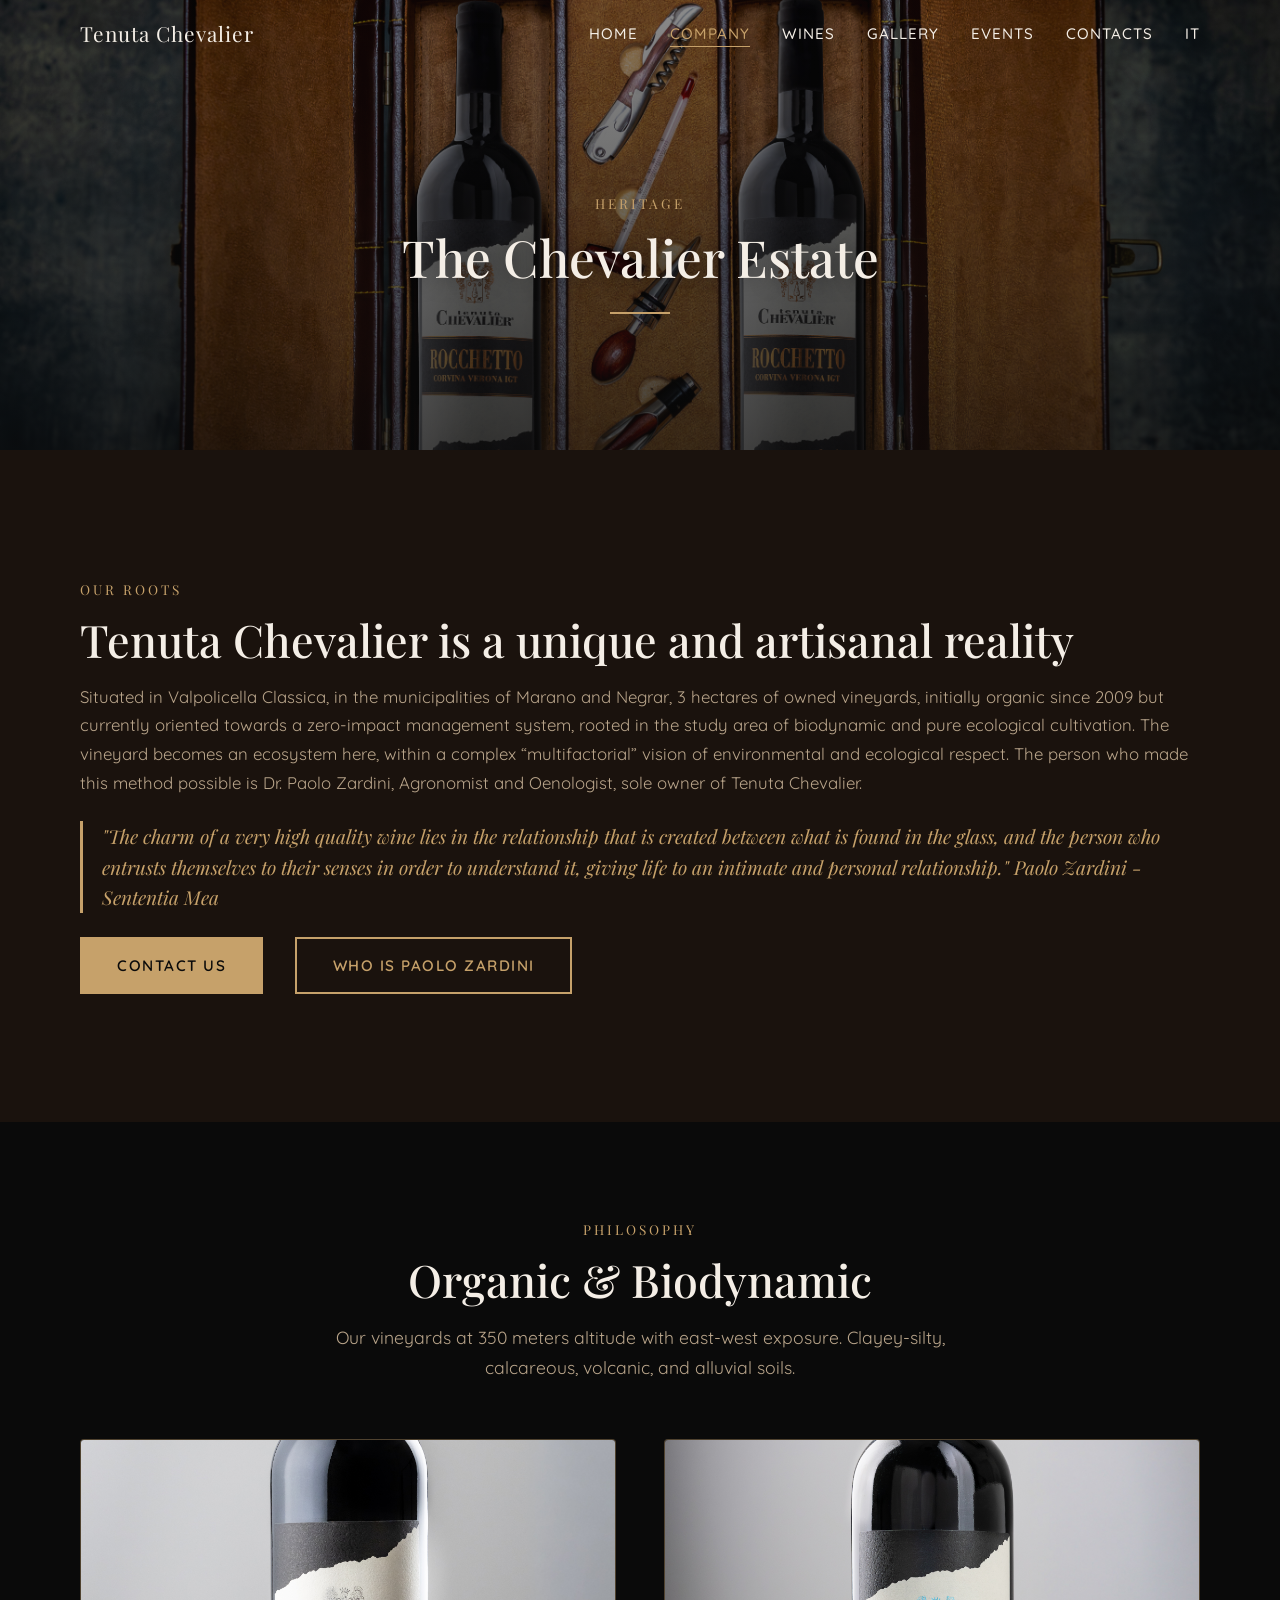
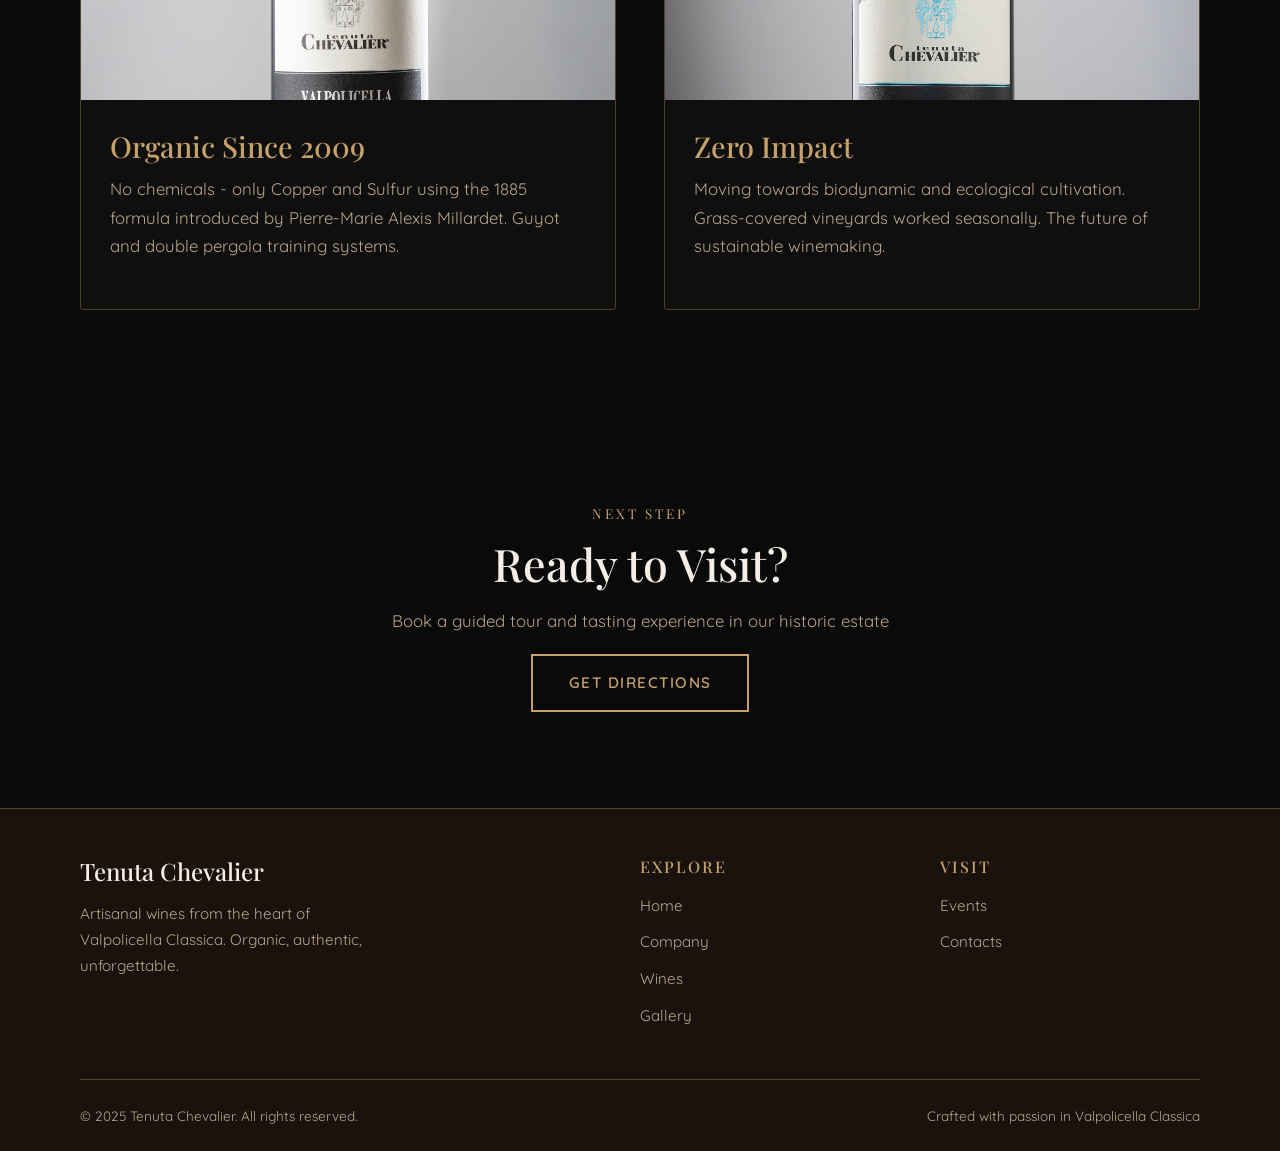
==== commit b5f3810b: "fixed image references all over the website and card sizings" ====
--- a/en/company.html
+++ b/en/company.html
@@ -53,7 +53,7 @@
 
     <!-- Hero -->
     <section class="hero hero-sm">
-        <div class="hero-bg" style="background-image: url('../assets/images/panorama_small.jpg');"></div>
+        <div class="hero-bg" style="background-image: url('../assets/images/PicHead.jpg');"></div>
         <div class="hero-overlay"></div>
         <div class="hero-content">
             <span class="section-label fade-in-up">Heritage</span>
@@ -74,71 +74,14 @@
 
                     <p class="quote">"The charm of a very high quality wine lies in the relationship that is created between what is found in the glass, and the person who entrusts themselves to their senses in order to understand it, giving life to an intimate and personal relationship." Paolo Zardini - Sententia Mea</p>
 
-                    <div class="split-producer">
-                        <div class="producer-img producer-block">
-                            <img src="../assets/images/paolozardiniAI.png" alt="The producer Dr. Paolo Zardini" class="producer-img">
-                        </div>
-
-                        <div class="flex gap-2 mt-4 flex-col">
-                            <a href="../assets/images/ProduttoreDescrizione.png" target="_blank" class="btn btn-outline" aria-label="Who is Paolo Zardini">Who is Paolo Zardini</a>
-                            <a href="contacts.html" class="btn btn-primary">Contact Us</a>
-                        </div>
+                    <div class="flex gap-2 mt-4">
+                        <a href="contacts.html" class="btn btn-primary">Contact Us</a>
+                        <a href="../assets/images/ProduttoreDescrizione.png" target="_blank" class="btn btn-outline" aria-label="Who is Paolo Zardini">Who is Paolo Zardini</a>
                     </div>
-
                 </div>
             </div>
         </div>
     </section>
-
-    <div class="section-padding container">
-        <div class="section-header text-center fade-in-up visible">
-            <h2>Producer's choice</h2>
-            <p>The very best of our wines, carefully handpicked for you</p>
-        </div>
-
-        <div class="grid grid-2 gap-3">
-            <!-- Producer's choice 1 -->
-            <div class="card fade-in-up visible">
-                <div class="card-body">
-                    <h3>Rocchetto, our masterpiece</h3>
-                    <div style="height: 4rem;">
-                        <span>25 years of experience in late harvesting and winemaking, concentrated into a single bottle.</span>
-                    </div>
-                    
-                    <div class="event-photo mt-3 producer-choice-photo">
-                        <div class="card-img-wrap">
-                            <img  src="../assets/images/Rocchetto1.png" alt="Rocchetto, our masterpiece" class="card-img">
-                        </div>
-                    </div>
-                    
-                    <div class="flex gap-2 justify-center">
-                        <a href="../assets/images/RocchettoDescriptionEng.png" class="btn btn-primary">Rocchetto</a>
-                    </div>
-                </div>
-            </div>
-
-            <!-- Producer's choice 2 -->
-            <div class="card fade-in-up visible ">
-                <div class="card-body">
-                    <h3>Bubbly wines line</h3>
-                    <div style="height: 4rem;">
-                        <span>Our bravest bet ever, white-wines, bottled with care in Chevalier.<br></span>
-                    </div>
-
-                    <div class="event-photo mt-3 producer-choice-photo">
-                        <div class="card-img-wrap">
-                            <img src="../assets/images/Spumante1.png" alt="Bubbly wines line" class="card-img">
-                        </div>
-                    </div>
-                    
-                    <div class="flex gap-2 justify-center">
-                        <a href="../assets/images/Spumante2.png" target="_blank" class="btn btn-outline">Spumante</a>
-                        <a href="../assets/images/Spumante1.png" class="btn btn-primary">Spumante Rose'</a>
-                    </div>
-                </div>
-            </div>
-        </div>
-    </div>
 
     <!-- Philosophy Section -->
     <section class="section-padding bg-black">
@@ -152,7 +95,7 @@
             <div class="grid grid-2 gap-3 fade-in-up">
                 <div class="card">
                     <div class="card-img-wrap">
-<img src="../assets/images/ValpollicellaClassico.jpeg" alt="Organic vineyard practices" class="card-img">
+<img src="../assets/images/PicClassico.jpg" alt="Organic vineyard practices" class="card-img">
                     </div>
                     <div class="card-body">
                         <h3>Organic Since 2009</h3>
@@ -162,7 +105,7 @@
 
                 <div class="card">
                     <div class="card-img-wrap">
-<img src="../assets/images/ValpollicellaClassicoSuperiore.jpeg" alt="Biodynamic practices" class="card-img">
+<img src="../assets/images/PicSuperiore.jpg" alt="Biodynamic practices" class="card-img">
                     </div>
                     <div class="card-body">
                         <h3>Zero Impact</h3>
@@ -209,16 +152,6 @@
                     <ul>
                         <li ><a  href="events.html">Events</a></li>
                         <li><a href="contacts.html">Contacts</a></li>
-                        <li style="padding-left: 1rem;"><a target="_blank" href="https://www.instagram.com/tenutachevalier.official?utm_source=ig_web_button_share_sheet&igsh=ZDNlZDc0MzIxNw==">
-                            <svg xmlns="http://www.w3.org/2000/svg" width="16" height="16" fill="currentColor" class="bi bi-instagram" viewBox="0 0 16 16">
-                                <path d="M8 0C5.829 0 5.556.01 4.703.048 3.85.088 3.269.222 2.76.42a3.9 3.9 0 0 0-1.417.923A3.9 3.9 0 0 0 .42 2.76C.222 3.268.087 3.85.048 4.7.01 5.555 0 5.827 0 8.001c0 2.172.01 2.444.048 3.297.04.852.174 1.433.372 1.942.205.526.478.972.923 1.417.444.445.89.719 1.416.923.51.198 1.09.333 1.942.372C5.555 15.99 5.827 16 8 16s2.444-.01 3.298-.048c.851-.04 1.434-.174 1.943-.372a3.9 3.9 0 0 0 1.416-.923c.445-.445.718-.891.923-1.417.197-.509.332-1.09.372-1.942C15.99 10.445 16 10.173 16 8s-.01-2.445-.048-3.299c-.04-.851-.175-1.433-.372-1.941a3.9 3.9 0 0 0-.923-1.417A3.9 3.9 0 0 0 13.24.42c-.51-.198-1.092-.333-1.943-.372C10.443.01 10.172 0 7.998 0zm-.717 1.442h.718c2.136 0 2.389.007 3.232.046.78.035 1.204.166 1.486.275.373.145.64.319.92.599s.453.546.598.92c.11.281.24.705.275 1.485.039.843.047 1.096.047 3.231s-.008 2.389-.047 3.232c-.035.78-.166 1.203-.275 1.485a2.5 2.5 0 0 1-.599.919c-.28.28-.546.453-.92.598-.28.11-.704.24-1.485.276-.843.038-1.096.047-3.232.047s-2.39-.009-3.233-.047c-.78-.036-1.203-.166-1.485-.276a2.5 2.5 0 0 1-.92-.598 2.5 2.5 0 0 1-.6-.92c-.109-.281-.24-.705-.275-1.485-.038-.843-.046-1.096-.046-3.233s.008-2.388.046-3.231c.036-.78.166-1.204.276-1.486.145-.373.319-.64.599-.92s.546-.453.92-.598c.282-.11.705-.24 1.485-.276.738-.034 1.024-.044 2.515-.045zm4.988 1.328a.96.96 0 1 0 0 1.92.96.96 0 0 0 0-1.92m-4.27 1.122a4.109 4.109 0 1 0 0 8.217 4.109 4.109 0 0 0 0-8.217m0 1.441a2.667 2.667 0 1 1 0 5.334 2.667 2.667 0 0 1 0-5.334"/>
-                            </svg>
-                        </a></li>
-                        <li style="padding-left: 1rem;"><a target="_blank" href="https://www.facebook.com/paolo.zardini.9">
-                            <svg xmlns="http://www.w3.org/2000/svg" width="16" height="16" fill="currentColor" class="bi bi-facebook" viewBox="0 0 16 16">
-                                <path d="M16 8.049c0-4.446-3.582-8.05-8-8.05C3.58 0-.002 3.603-.002 8.05c0 4.017 2.926 7.347 6.75 7.951v-5.625h-2.03V8.05H6.75V6.275c0-2.017 1.195-3.131 3.022-3.131.876 0 1.791.157 1.791.157v1.98h-1.009c-.993 0-1.303.621-1.303 1.258v1.51h2.218l-.354 2.326H9.25V16c3.824-.604 6.75-3.934 6.75-7.951"/>
-                            </svg>
-                        </a></li>
                     </ul>
                 </div>
             </div>
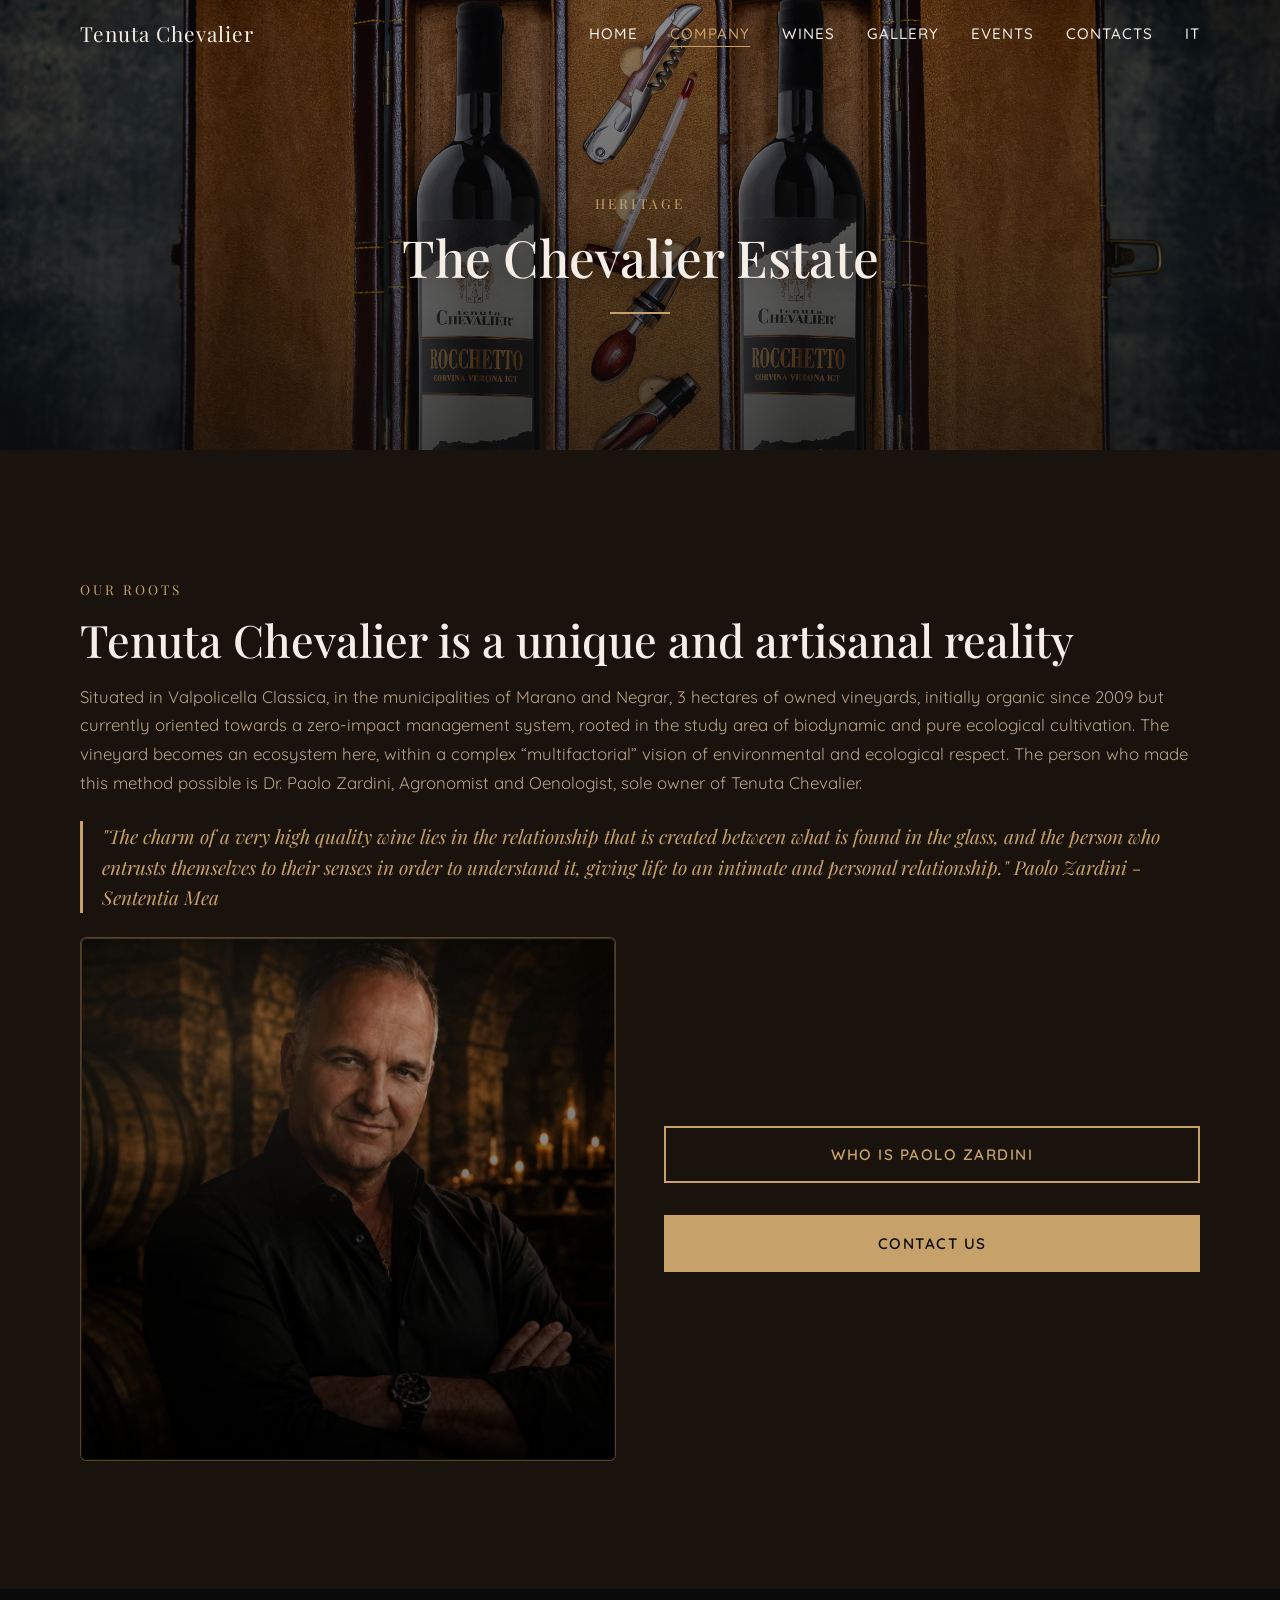
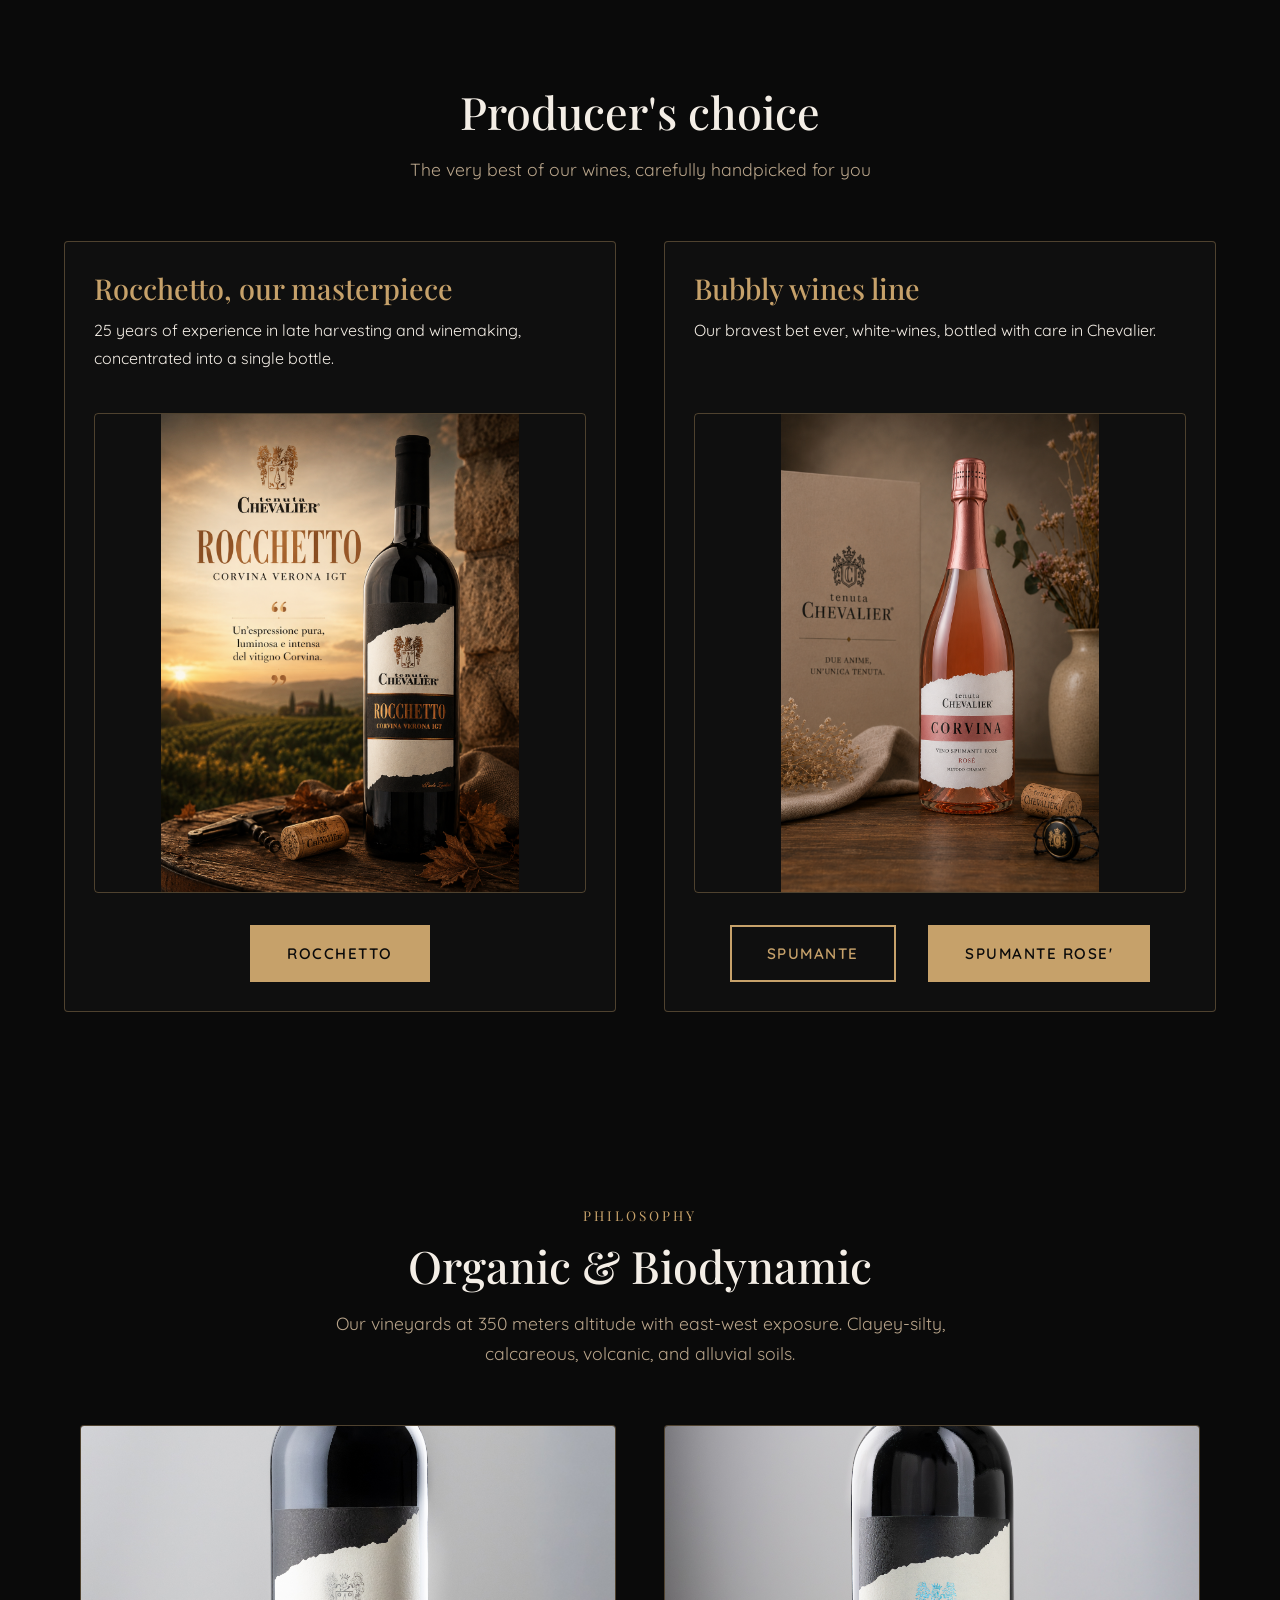
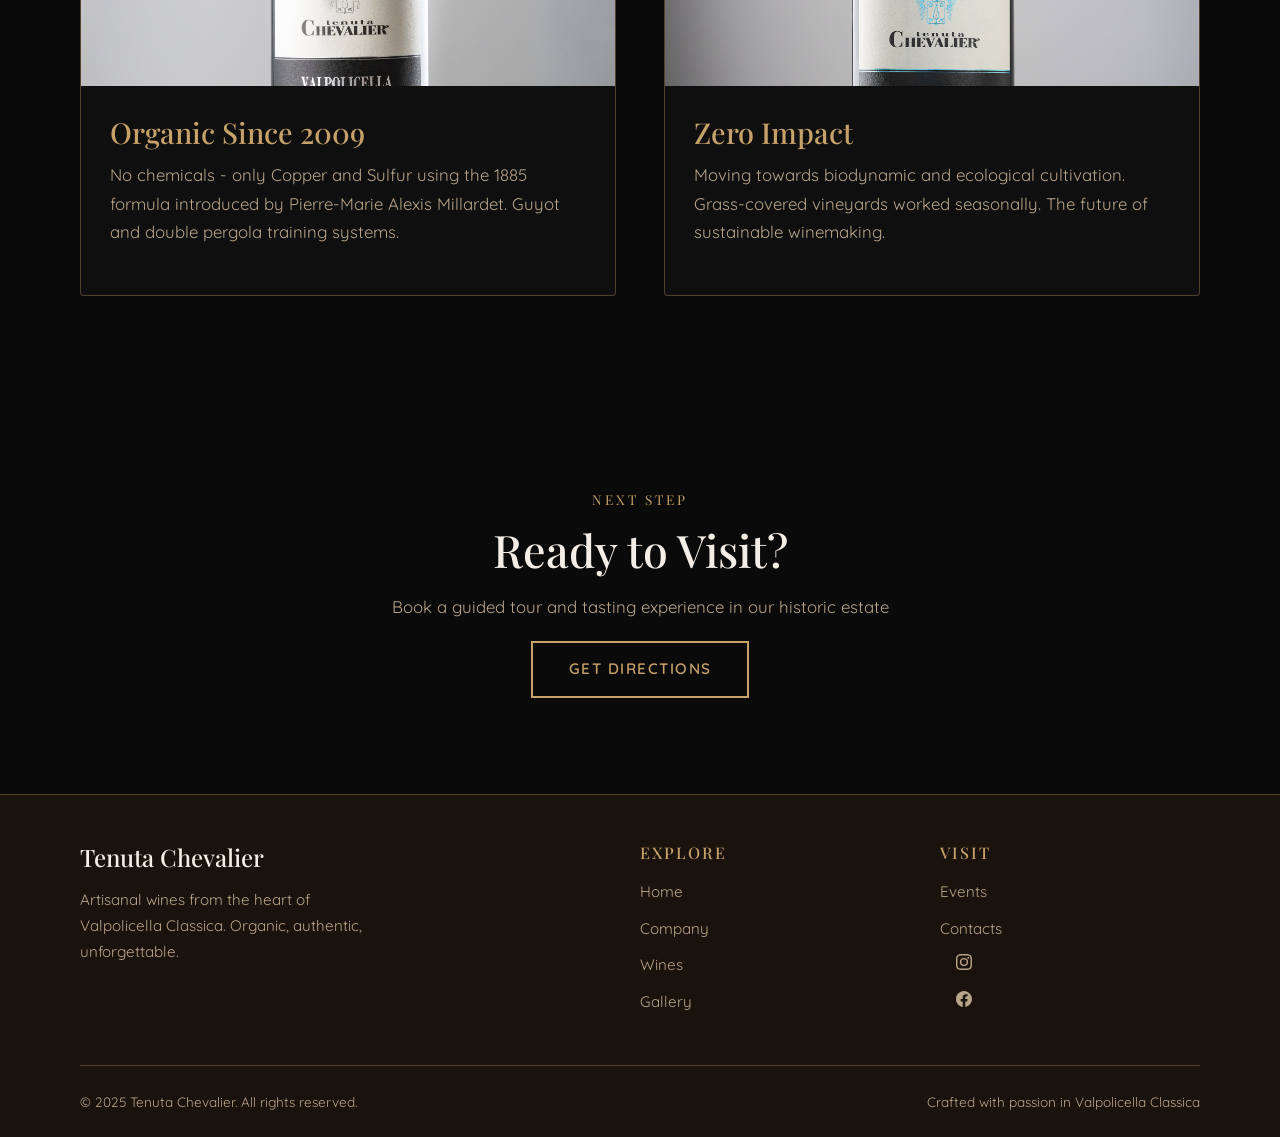
==== commit 207e281b: "Merge branch 'luiz_fixes' of https://github.com/Tenuta-Chevalier/Sito_Bacheca into luiz_fixes" ====
--- a/en/company.html
+++ b/en/company.html
@@ -74,14 +74,71 @@
 
                     <p class="quote">"The charm of a very high quality wine lies in the relationship that is created between what is found in the glass, and the person who entrusts themselves to their senses in order to understand it, giving life to an intimate and personal relationship." Paolo Zardini - Sententia Mea</p>
 
-                    <div class="flex gap-2 mt-4">
-                        <a href="contacts.html" class="btn btn-primary">Contact Us</a>
-                        <a href="../assets/images/ProduttoreDescrizione.png" target="_blank" class="btn btn-outline" aria-label="Who is Paolo Zardini">Who is Paolo Zardini</a>
-                    </div>
-                </div>
-            </div>
-        </div>
-    </section>
+                    <div class="split-producer">
+                        <div class="producer-img producer-block">
+                            <img src="../assets/images/paolozardiniAI.png" alt="The producer Dr. Paolo Zardini" class="producer-img">
+                        </div>
+
+                        <div class="flex gap-2 mt-4 flex-col">
+                            <a href="../assets/images/ProduttoreDescrizione.png" target="_blank" class="btn btn-outline" aria-label="Who is Paolo Zardini">Who is Paolo Zardini</a>
+                            <a href="contacts.html" class="btn btn-primary">Contact Us</a>
+                        </div>
+                    </div>
+
+                </div>
+            </div>
+        </div>
+    </section>
+
+    <div class="section-padding container">
+        <div class="section-header text-center fade-in-up visible">
+            <h2>Producer's choice</h2>
+            <p>The very best of our wines, carefully handpicked for you</p>
+        </div>
+
+        <div class="grid grid-2 gap-3">
+            <!-- Producer's choice 1 -->
+            <div class="card fade-in-up visible">
+                <div class="card-body">
+                    <h3>Rocchetto, our masterpiece</h3>
+                    <div style="height: 4rem;">
+                        <span>25 years of experience in late harvesting and winemaking, concentrated into a single bottle.</span>
+                    </div>
+                    
+                    <div class="event-photo mt-3 producer-choice-photo">
+                        <div class="card-img-wrap">
+                            <img  src="../assets/images/Rocchetto1.png" alt="Rocchetto, our masterpiece" class="card-img">
+                        </div>
+                    </div>
+                    
+                    <div class="flex gap-2 justify-center">
+                        <a href="../assets/images/RocchettoDescriptionEng.png" class="btn btn-primary">Rocchetto</a>
+                    </div>
+                </div>
+            </div>
+
+            <!-- Producer's choice 2 -->
+            <div class="card fade-in-up visible ">
+                <div class="card-body">
+                    <h3>Bubbly wines line</h3>
+                    <div style="height: 4rem;">
+                        <span>Our bravest bet ever, white-wines, bottled with care in Chevalier.<br></span>
+                    </div>
+
+                    <div class="event-photo mt-3 producer-choice-photo">
+                        <div class="card-img-wrap">
+                            <img src="../assets/images/Spumante1.png" alt="Bubbly wines line" class="card-img">
+                        </div>
+                    </div>
+                    
+                    <div class="flex gap-2 justify-center">
+                        <a href="../assets/images/Spumante2.png" target="_blank" class="btn btn-outline">Spumante</a>
+                        <a href="../assets/images/Spumante1.png" class="btn btn-primary">Spumante Rose'</a>
+                    </div>
+                </div>
+            </div>
+        </div>
+    </div>
 
     <!-- Philosophy Section -->
     <section class="section-padding bg-black">
@@ -152,6 +209,16 @@
                     <ul>
                         <li ><a  href="events.html">Events</a></li>
                         <li><a href="contacts.html">Contacts</a></li>
+                        <li style="padding-left: 1rem;"><a target="_blank" href="https://www.instagram.com/tenutachevalier.official?utm_source=ig_web_button_share_sheet&igsh=ZDNlZDc0MzIxNw==">
+                            <svg xmlns="http://www.w3.org/2000/svg" width="16" height="16" fill="currentColor" class="bi bi-instagram" viewBox="0 0 16 16">
+                                <path d="M8 0C5.829 0 5.556.01 4.703.048 3.85.088 3.269.222 2.76.42a3.9 3.9 0 0 0-1.417.923A3.9 3.9 0 0 0 .42 2.76C.222 3.268.087 3.85.048 4.7.01 5.555 0 5.827 0 8.001c0 2.172.01 2.444.048 3.297.04.852.174 1.433.372 1.942.205.526.478.972.923 1.417.444.445.89.719 1.416.923.51.198 1.09.333 1.942.372C5.555 15.99 5.827 16 8 16s2.444-.01 3.298-.048c.851-.04 1.434-.174 1.943-.372a3.9 3.9 0 0 0 1.416-.923c.445-.445.718-.891.923-1.417.197-.509.332-1.09.372-1.942C15.99 10.445 16 10.173 16 8s-.01-2.445-.048-3.299c-.04-.851-.175-1.433-.372-1.941a3.9 3.9 0 0 0-.923-1.417A3.9 3.9 0 0 0 13.24.42c-.51-.198-1.092-.333-1.943-.372C10.443.01 10.172 0 7.998 0zm-.717 1.442h.718c2.136 0 2.389.007 3.232.046.78.035 1.204.166 1.486.275.373.145.64.319.92.599s.453.546.598.92c.11.281.24.705.275 1.485.039.843.047 1.096.047 3.231s-.008 2.389-.047 3.232c-.035.78-.166 1.203-.275 1.485a2.5 2.5 0 0 1-.599.919c-.28.28-.546.453-.92.598-.28.11-.704.24-1.485.276-.843.038-1.096.047-3.232.047s-2.39-.009-3.233-.047c-.78-.036-1.203-.166-1.485-.276a2.5 2.5 0 0 1-.92-.598 2.5 2.5 0 0 1-.6-.92c-.109-.281-.24-.705-.275-1.485-.038-.843-.046-1.096-.046-3.233s.008-2.388.046-3.231c.036-.78.166-1.204.276-1.486.145-.373.319-.64.599-.92s.546-.453.92-.598c.282-.11.705-.24 1.485-.276.738-.034 1.024-.044 2.515-.045zm4.988 1.328a.96.96 0 1 0 0 1.92.96.96 0 0 0 0-1.92m-4.27 1.122a4.109 4.109 0 1 0 0 8.217 4.109 4.109 0 0 0 0-8.217m0 1.441a2.667 2.667 0 1 1 0 5.334 2.667 2.667 0 0 1 0-5.334"/>
+                            </svg>
+                        </a></li>
+                        <li style="padding-left: 1rem;"><a target="_blank" href="https://www.facebook.com/paolo.zardini.9">
+                            <svg xmlns="http://www.w3.org/2000/svg" width="16" height="16" fill="currentColor" class="bi bi-facebook" viewBox="0 0 16 16">
+                                <path d="M16 8.049c0-4.446-3.582-8.05-8-8.05C3.58 0-.002 3.603-.002 8.05c0 4.017 2.926 7.347 6.75 7.951v-5.625h-2.03V8.05H6.75V6.275c0-2.017 1.195-3.131 3.022-3.131.876 0 1.791.157 1.791.157v1.98h-1.009c-.993 0-1.303.621-1.303 1.258v1.51h2.218l-.354 2.326H9.25V16c3.824-.604 6.75-3.934 6.75-7.951"/>
+                            </svg>
+                        </a></li>
                     </ul>
                 </div>
             </div>
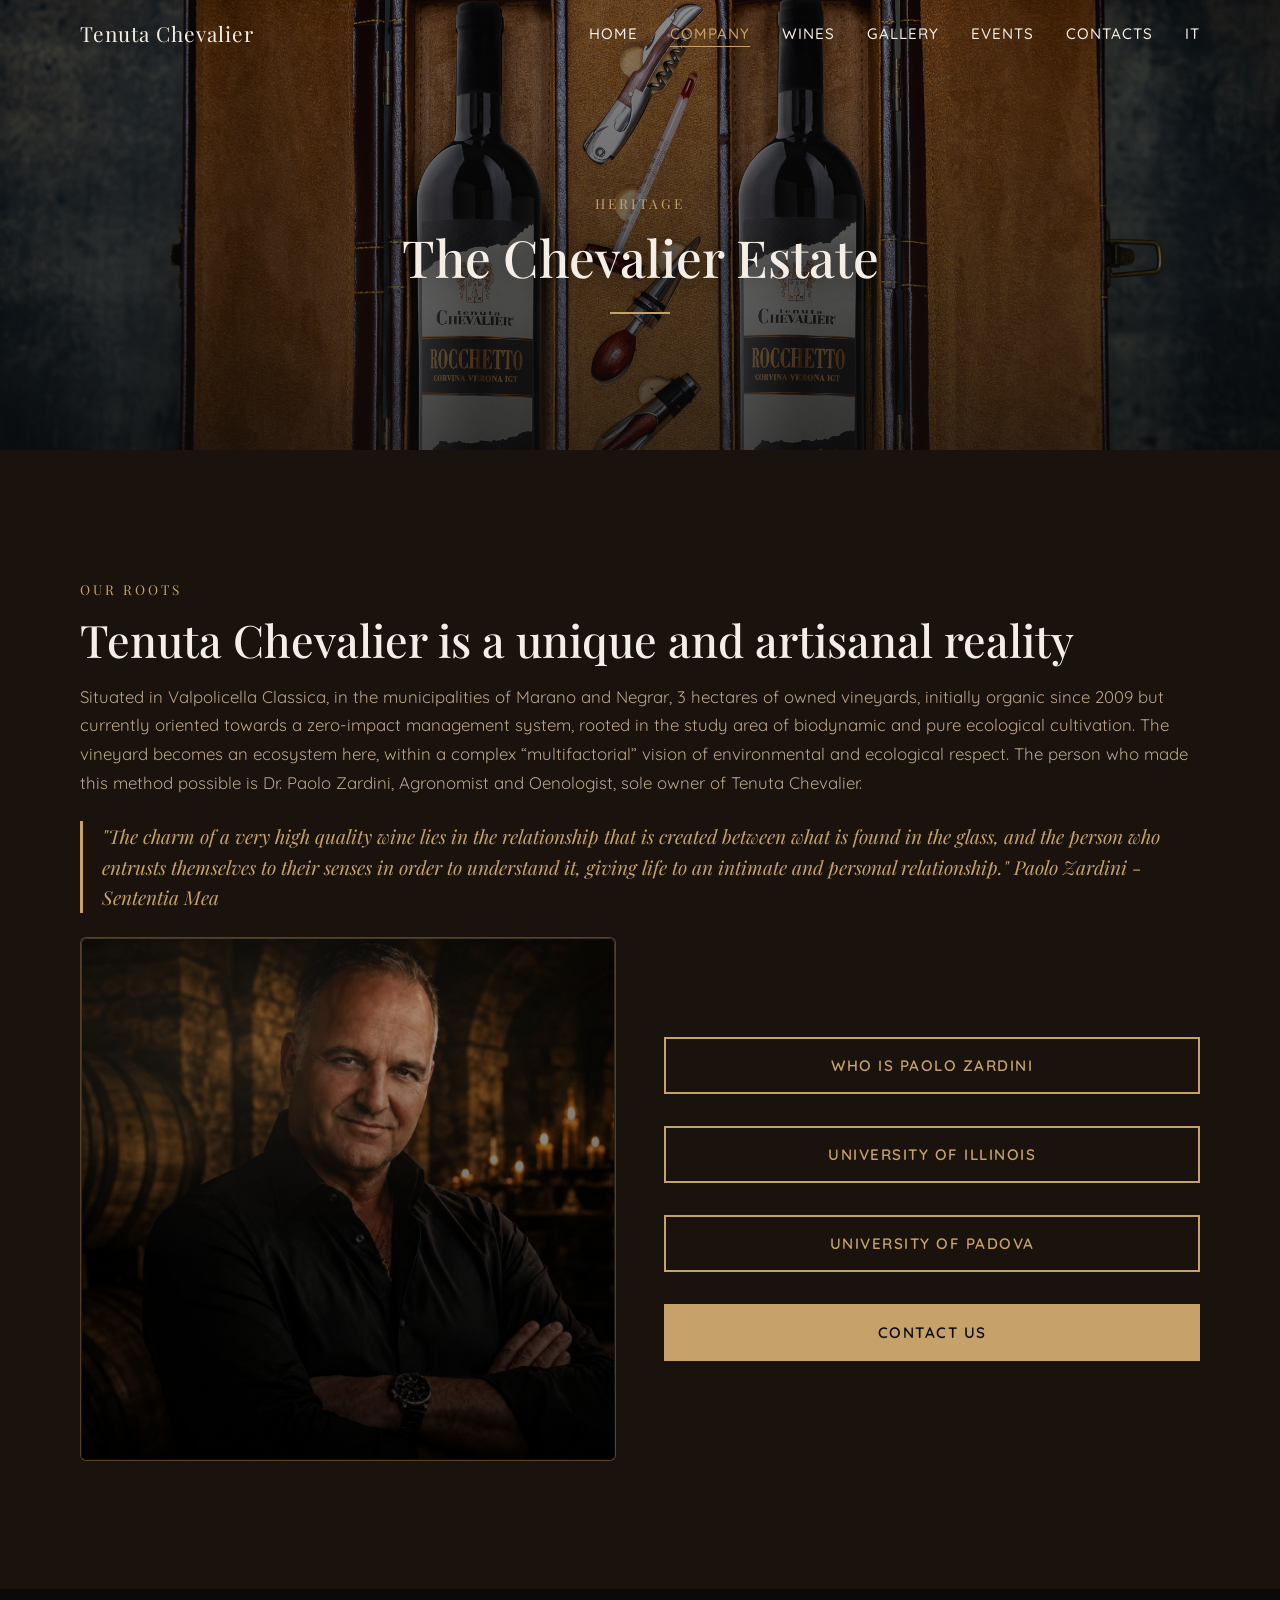
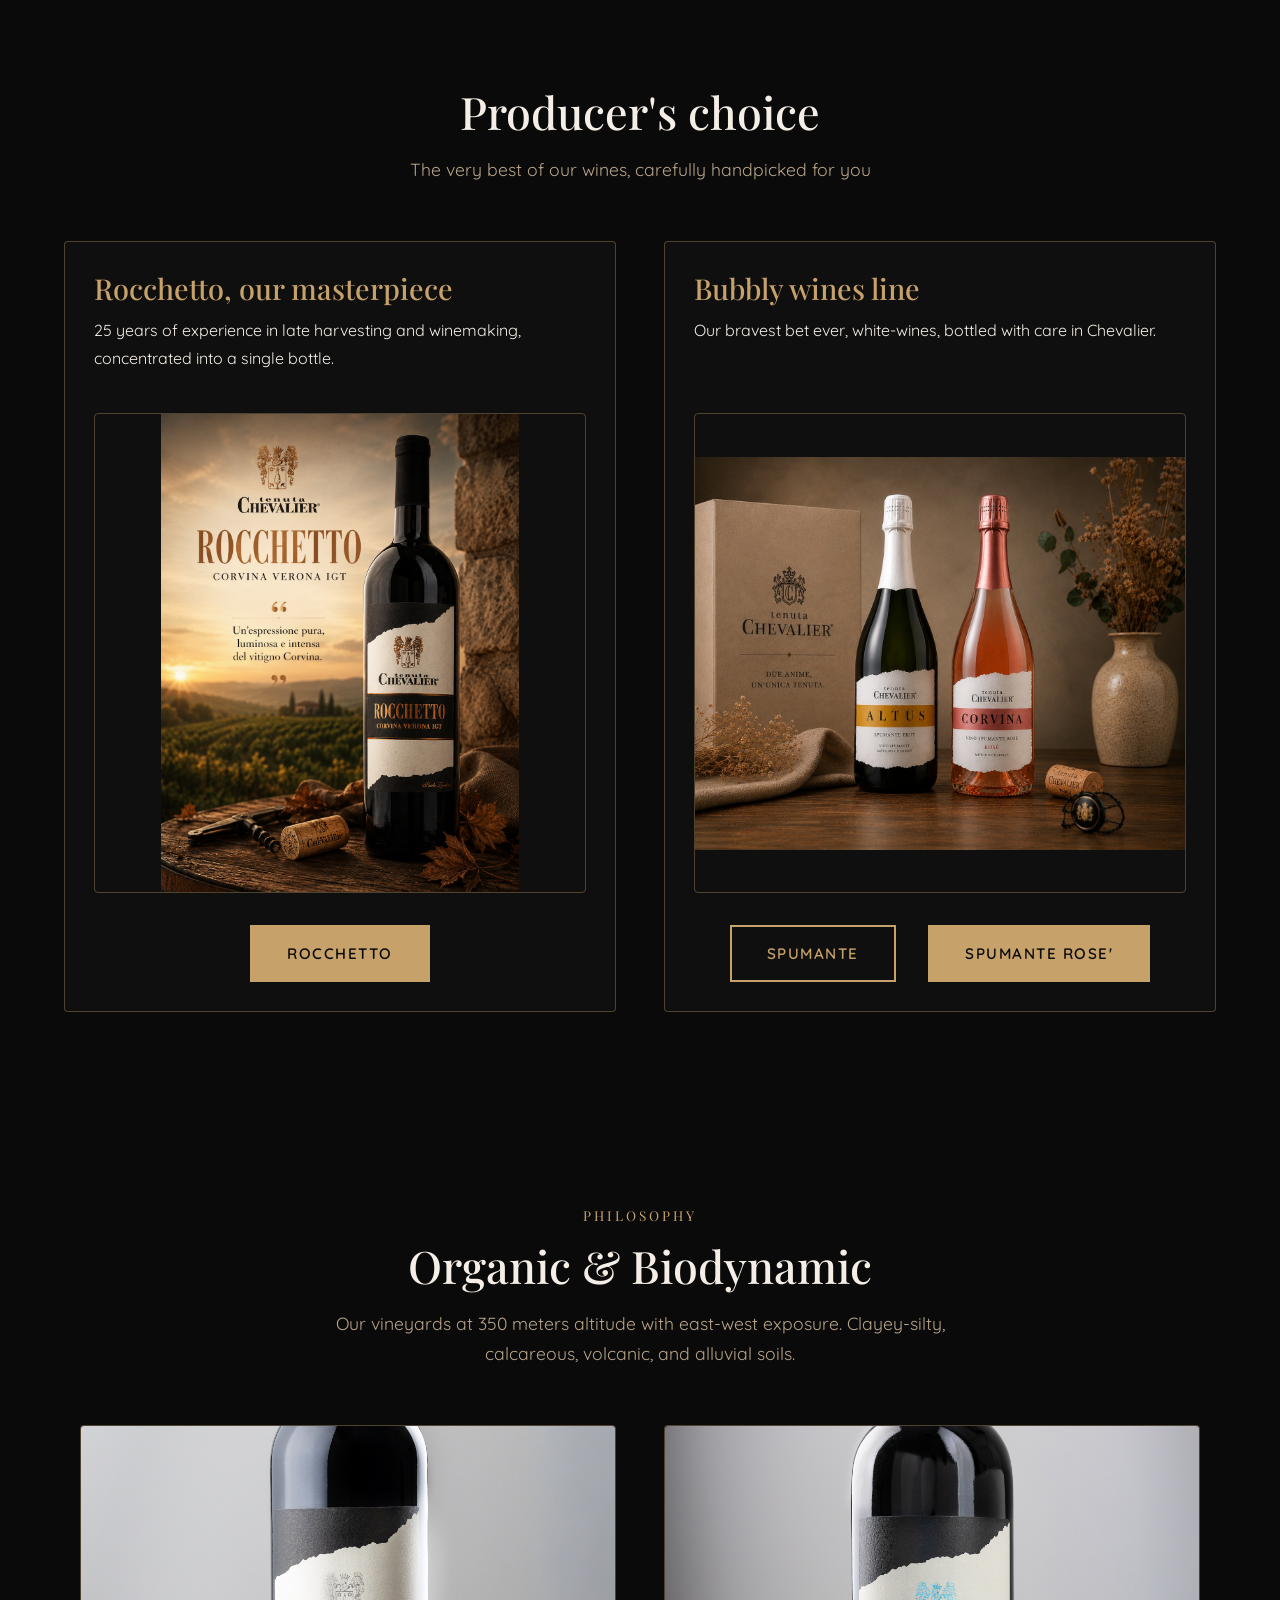
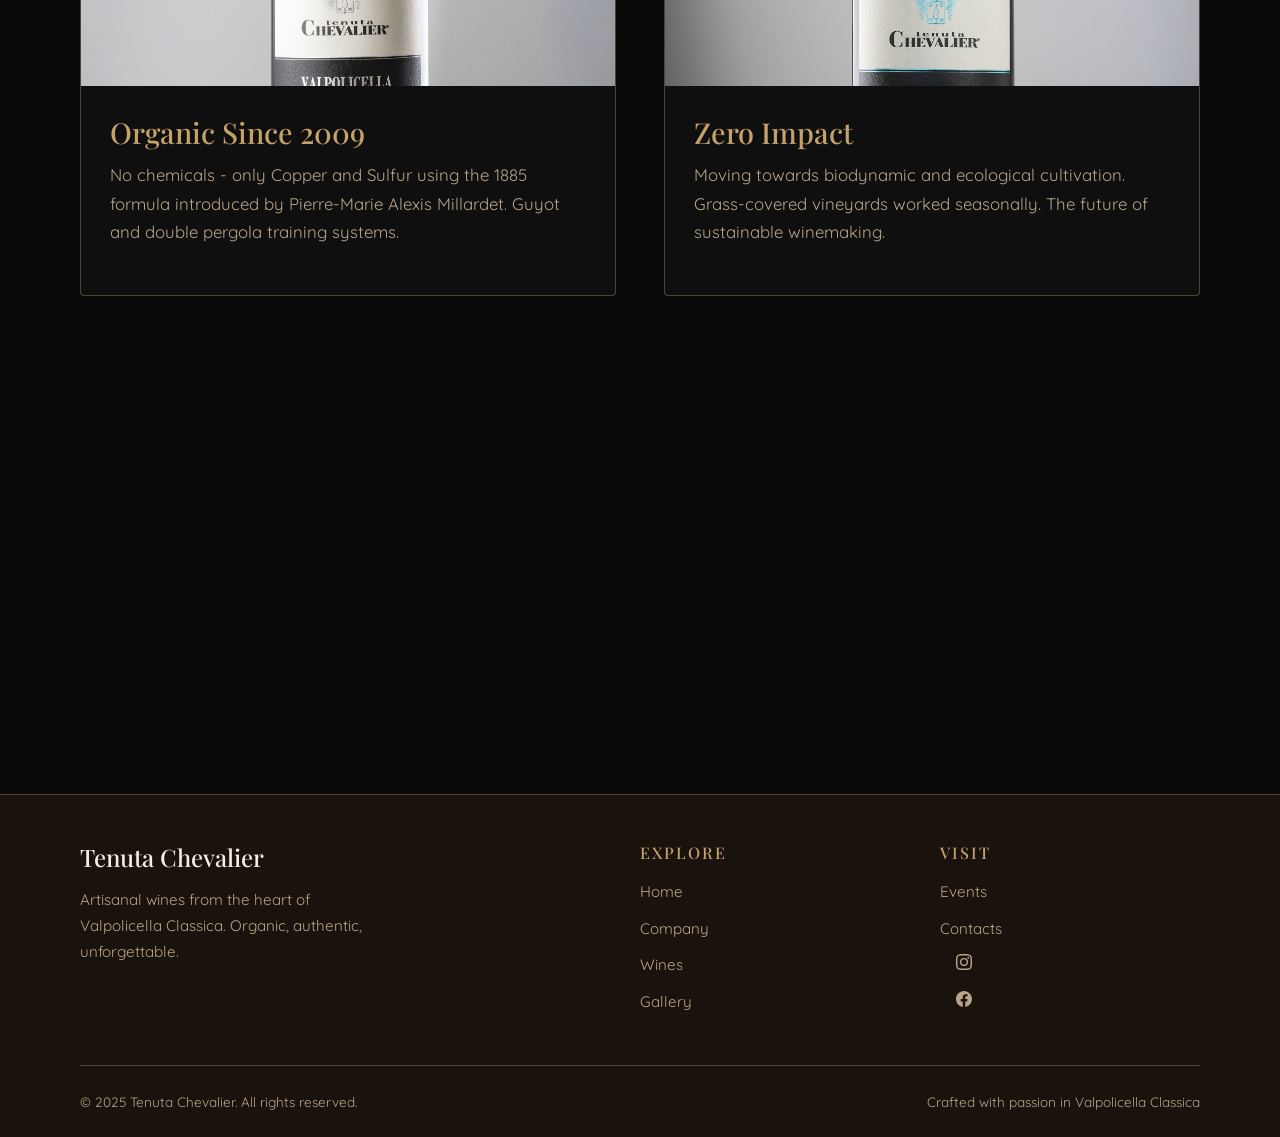
==== commit e18e5301: "fixed Desc references to new EN-IT png files, added university buttons in company, missing DescAltus" ====
--- a/en/company.html
+++ b/en/company.html
@@ -81,6 +81,8 @@
 
                         <div class="flex gap-2 mt-4 flex-col">
                             <a href="../assets/images/ProduttoreDescrizione.png" target="_blank" class="btn btn-outline" aria-label="Who is Paolo Zardini">Who is Paolo Zardini</a>
+                            <a href="../assets/images/UniversityIllinois.pdf" target="_blank" class="btn btn-outline" aria-label="Who is Paolo Zardini">University of Illinois</a>
+                            <a href="../assets/images/UniversityPadova.pdf" target="_blank" class="btn btn-outline" aria-label="Who is Paolo Zardini">University of Padova</a>
                             <a href="contacts.html" class="btn btn-primary">Contact Us</a>
                         </div>
                     </div>
@@ -127,13 +129,13 @@
 
                     <div class="event-photo mt-3 producer-choice-photo">
                         <div class="card-img-wrap">
-                            <img src="../assets/images/Spumante1.png" alt="Bubbly wines line" class="card-img">
+                            <img src="../assets/images/PicSpumanteBoth.jpg" alt="Bubbly wines line" class="card-img">
                         </div>
                     </div>
                     
                     <div class="flex gap-2 justify-center">
-                        <a href="../assets/images/Spumante2.png" target="_blank" class="btn btn-outline">Spumante</a>
-                        <a href="../assets/images/Spumante1.png" class="btn btn-primary">Spumante Rose'</a>
+                        <a href="../assets/images/DescSpumanteAltus.pdf" target="_blank" class="btn btn-outline">Spumante</a>
+                        <a href="../assets/images/DescSpumanteCorvina.pdf" class="btn btn-primary">Spumante Rose'</a>
                     </div>
                 </div>
             </div>
--- a/assets/css/style.css
+++ b/assets/css/style.css
@@ -832,7 +832,7 @@
 .wine-card .card-img[style] {
     height: 100% !important;
     width: 100% !important;
-    object-fit: cover !important;
+    object-fit: scale-down;
 }
 
 
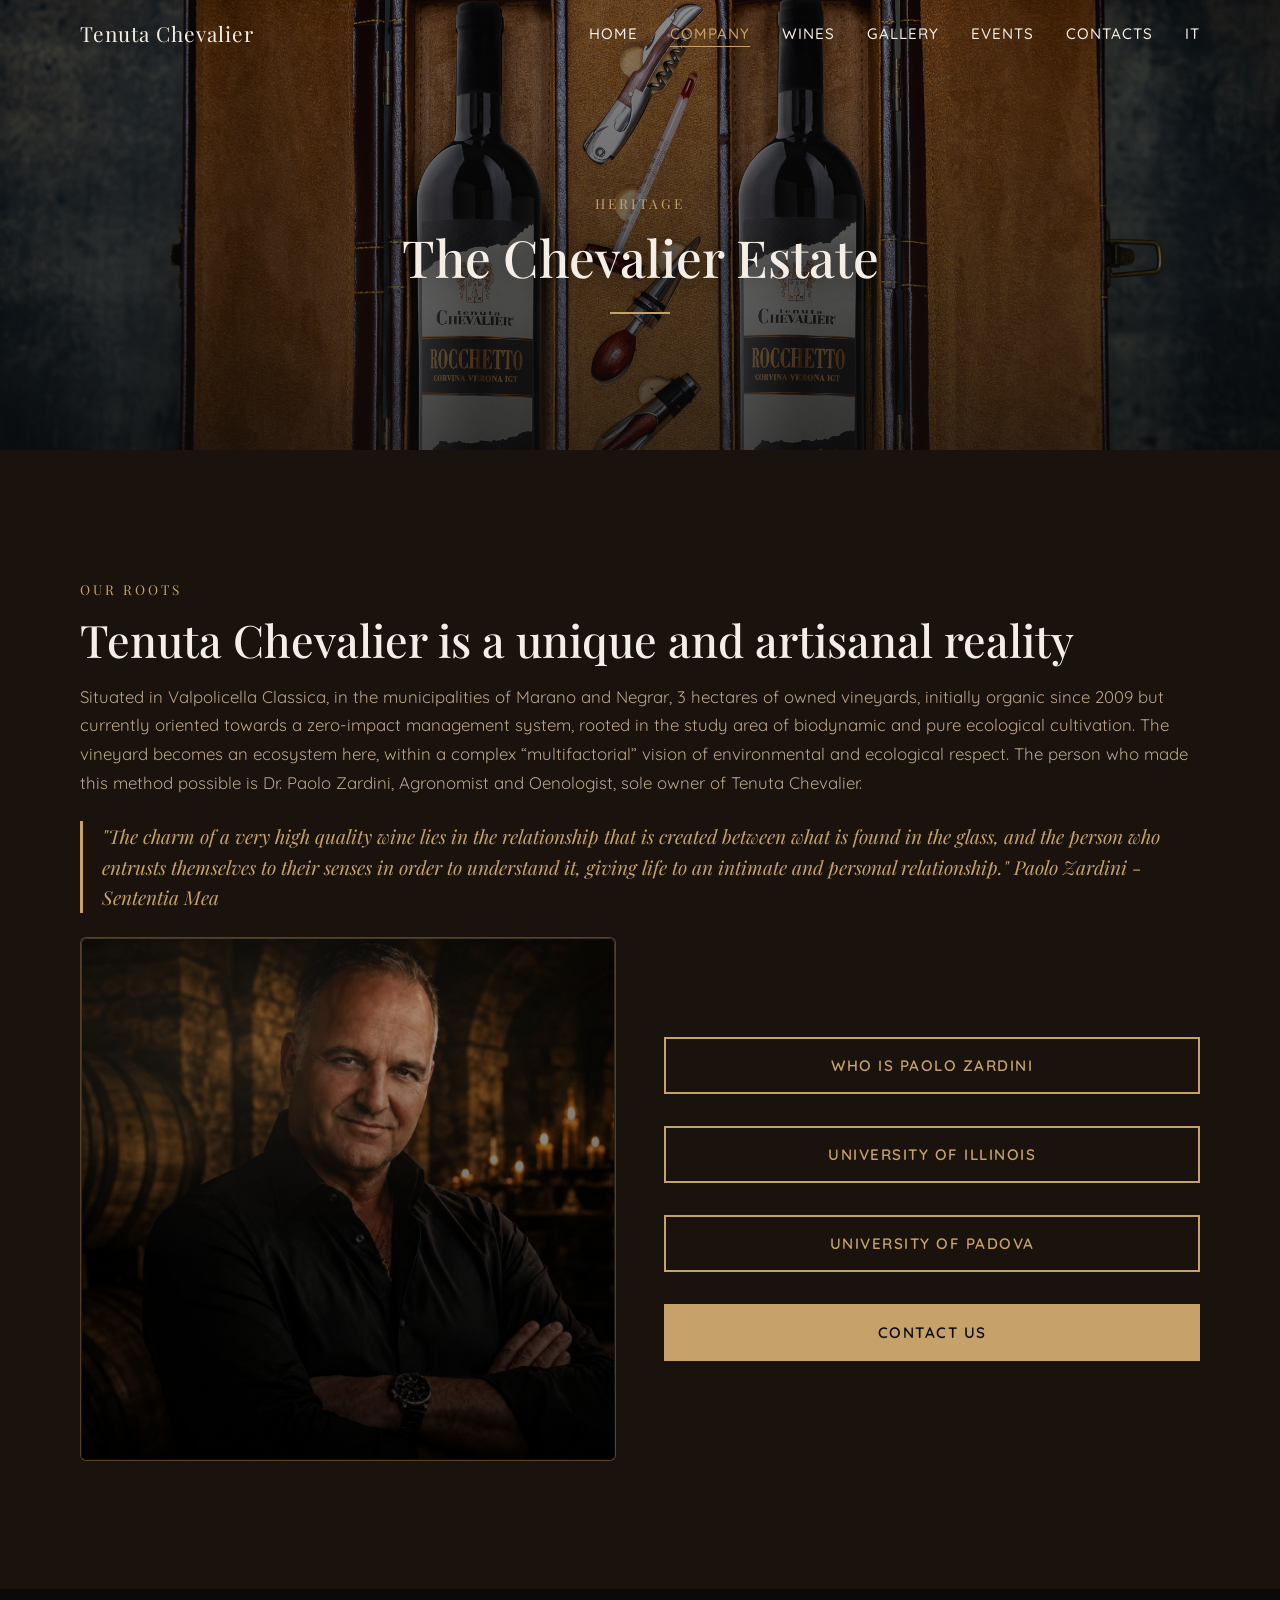
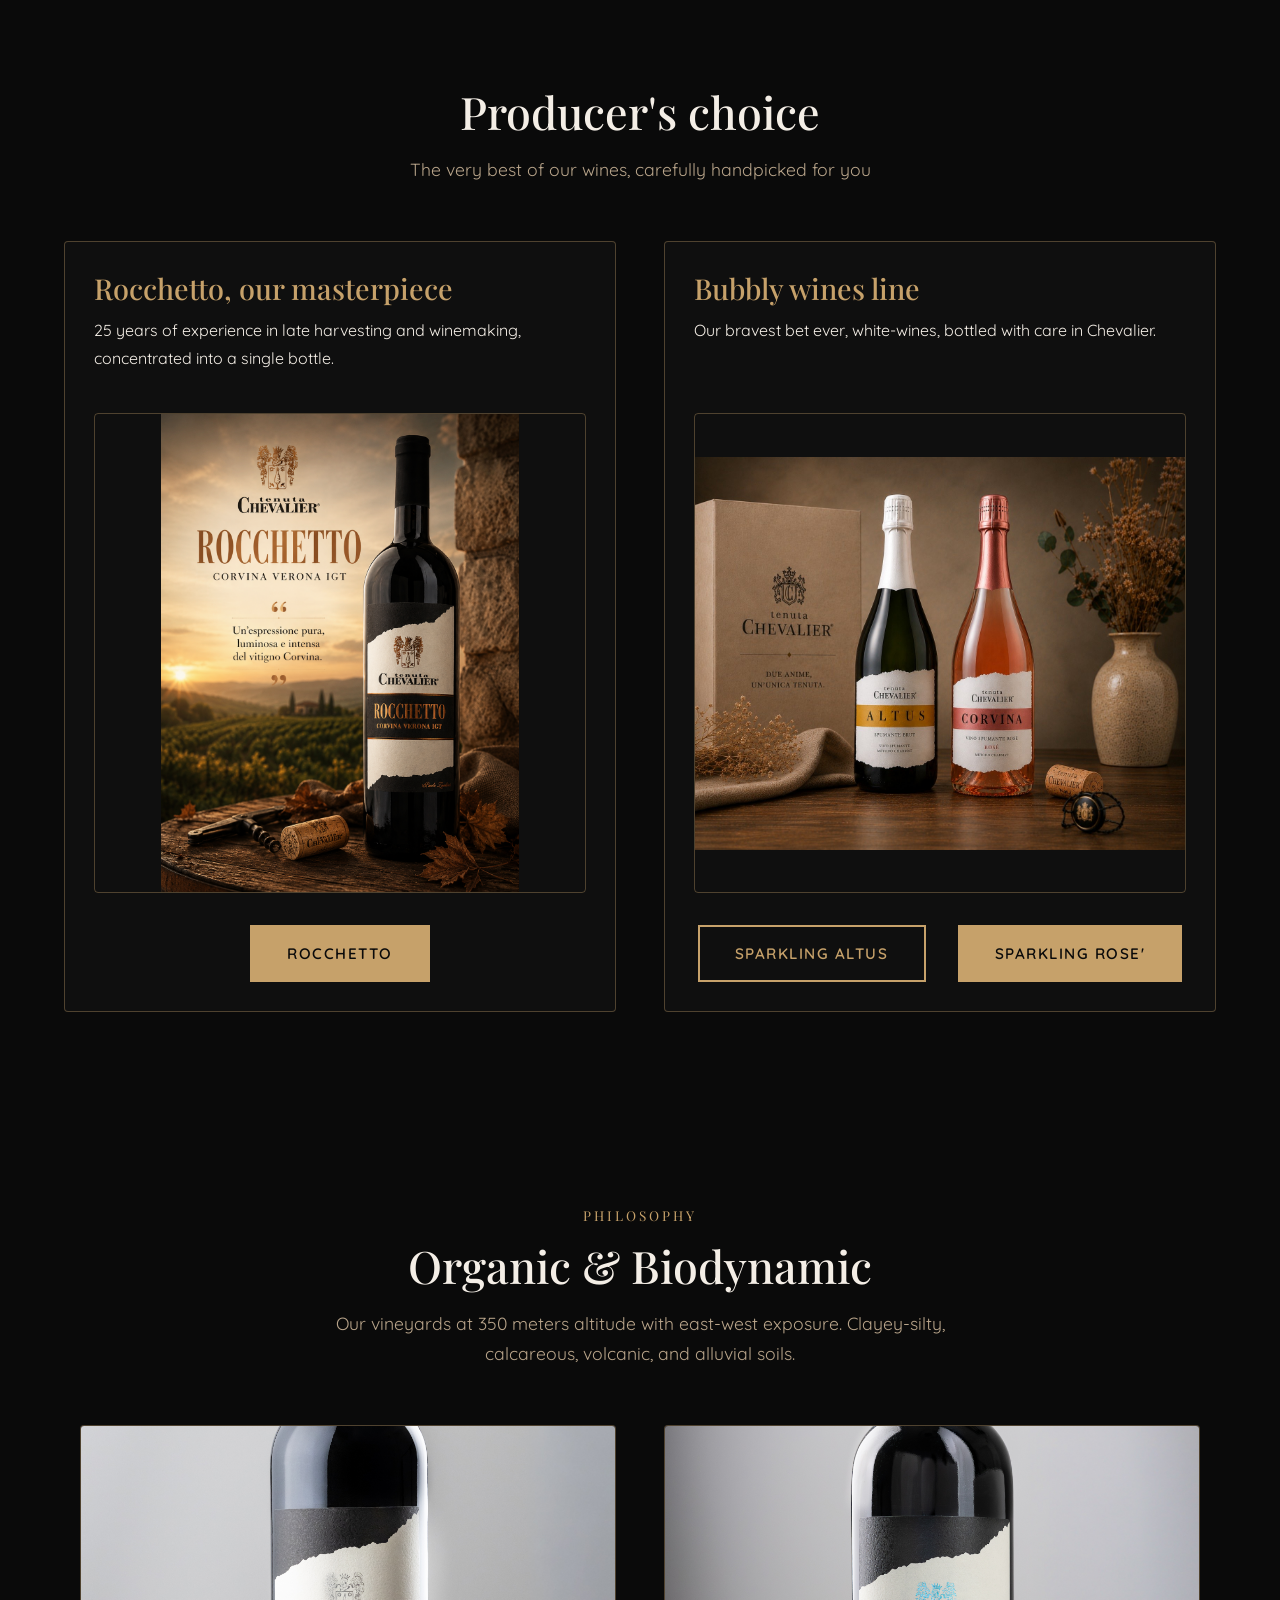
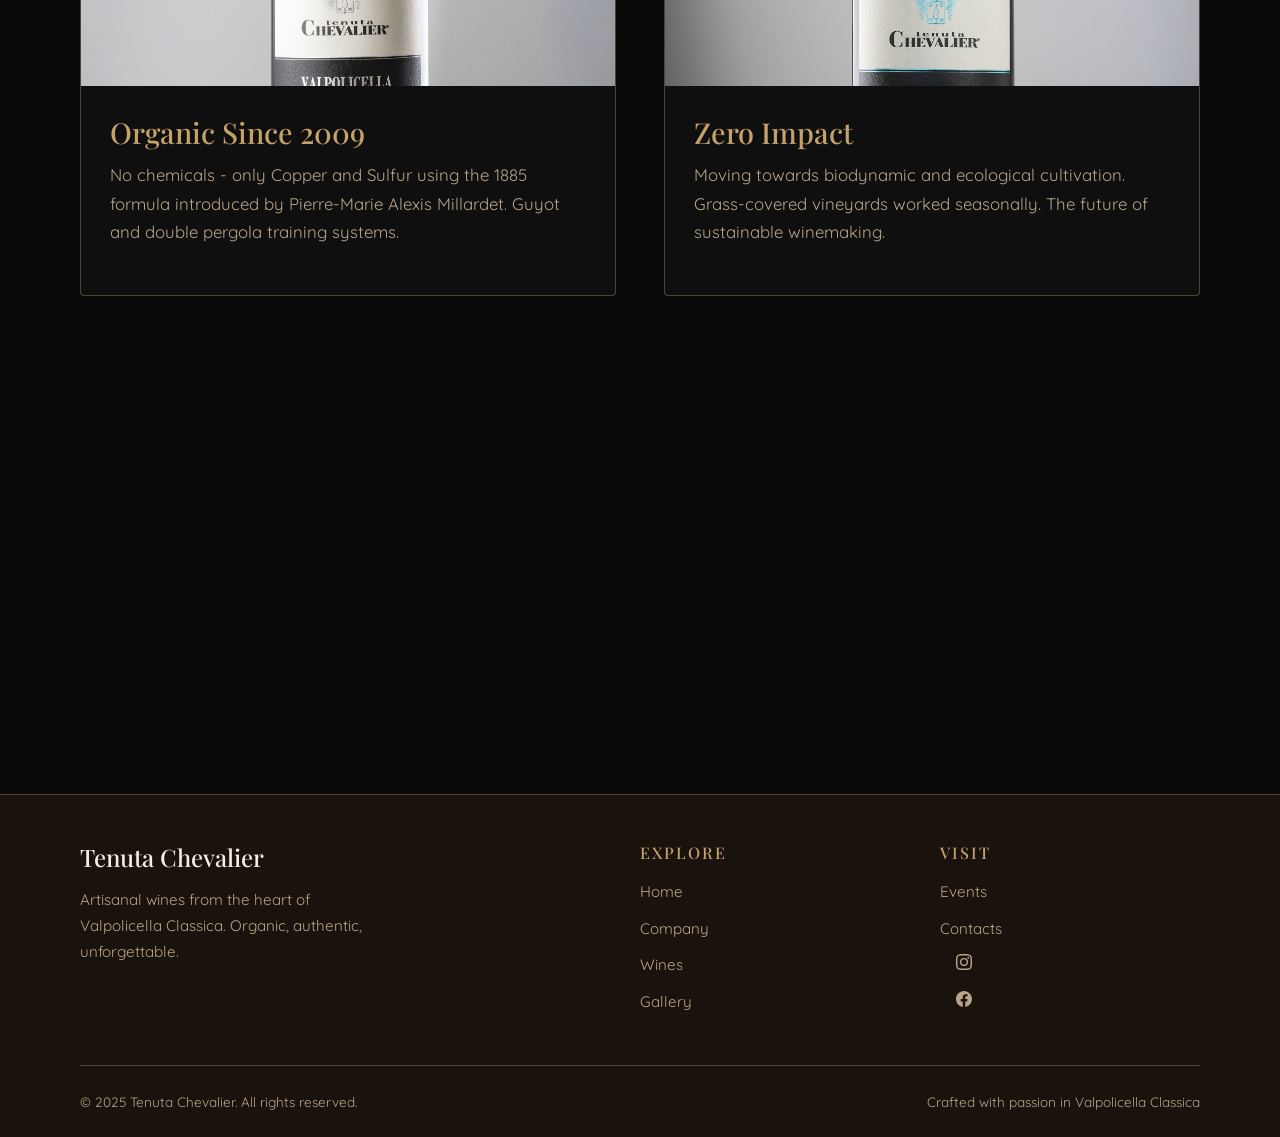
==== commit 592550dc: "Correzioni finali" ====
--- a/en/company.html
+++ b/en/company.html
@@ -134,8 +134,8 @@
                     </div>
                     
                     <div class="flex gap-2 justify-center">
-                        <a href="../assets/images/DescSpumanteAltus.pdf" target="_blank" class="btn btn-outline">Spumante</a>
-                        <a href="../assets/images/DescSpumanteCorvina.pdf" class="btn btn-primary">Spumante Rose'</a>
+                        <a href="../assets/images/DescAltusEN.jpeg" target="_blank" class="btn btn-outline">Sparkling Altus</a>
+                        <a href="../assets/images/DescCorvinaEN.jpeg" target="_blank" class="btn btn-primary">Sparkling Rose'</a>
                     </div>
                 </div>
             </div>
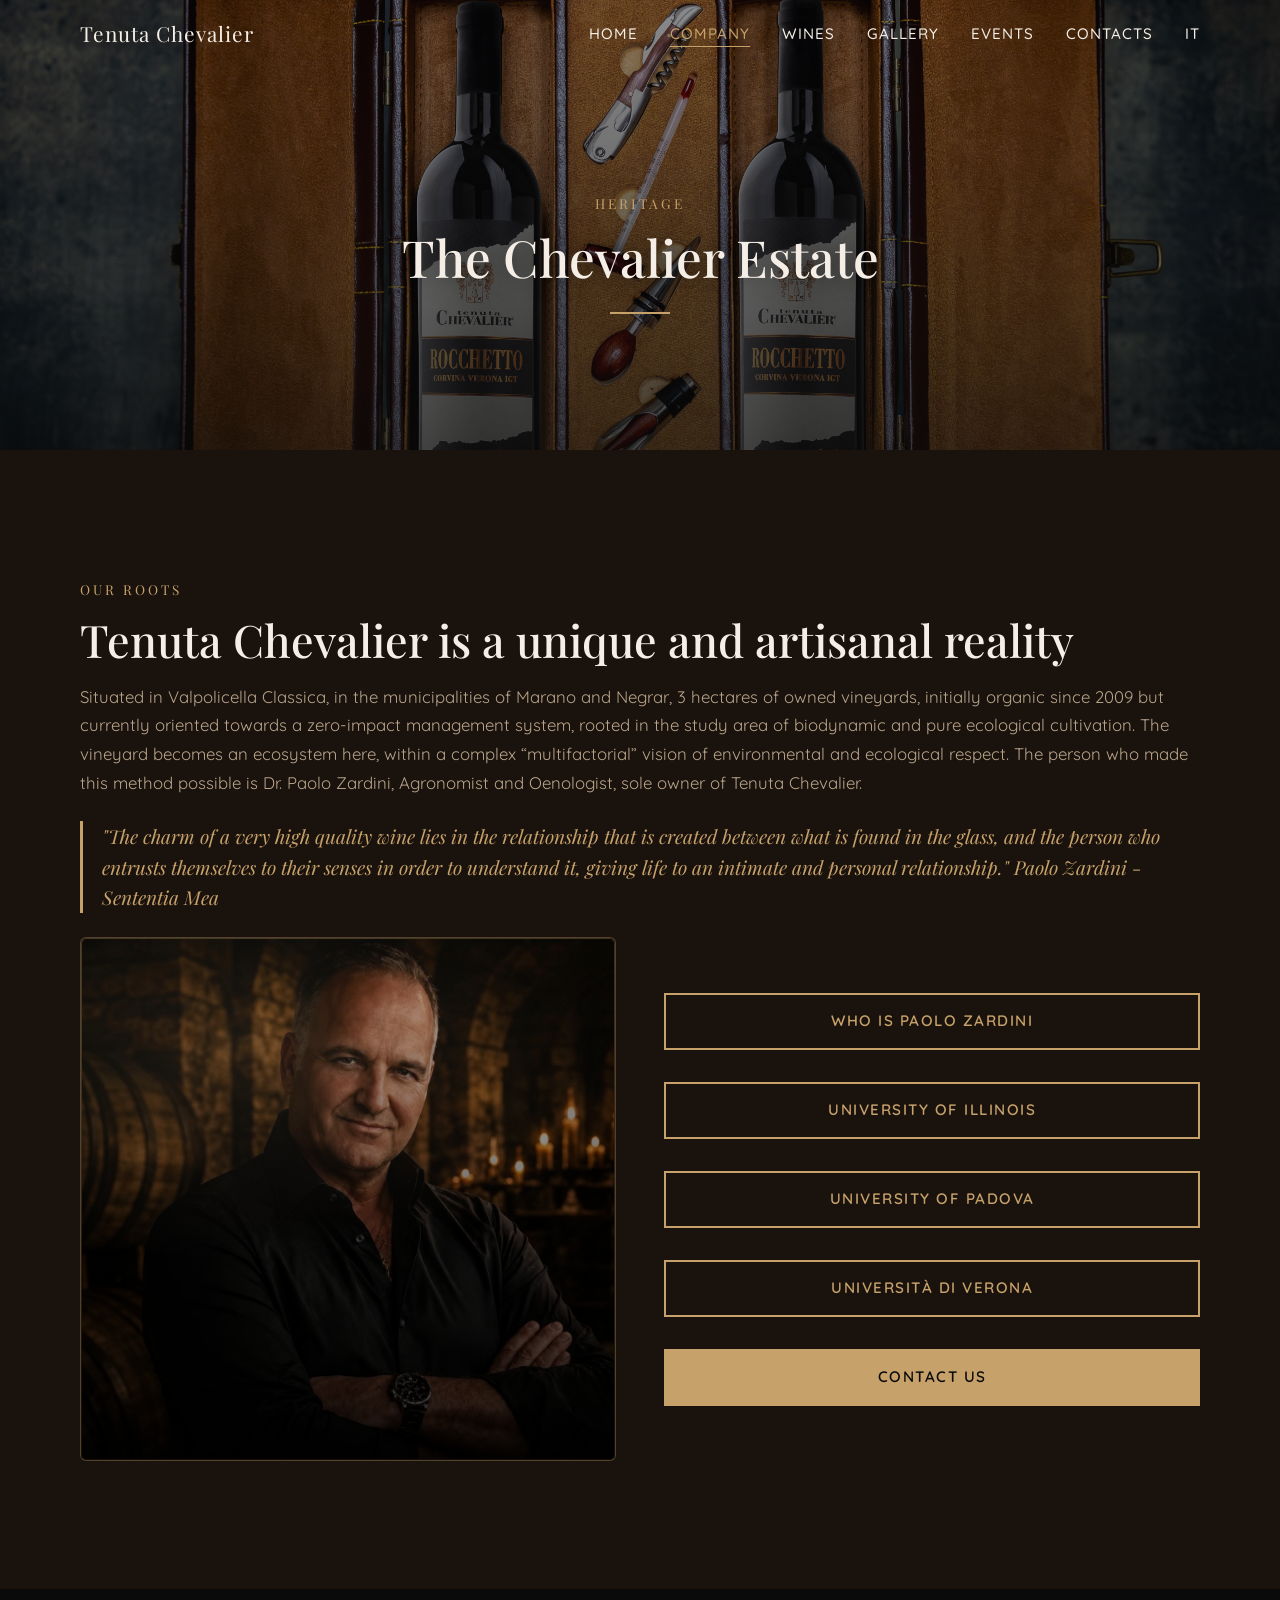
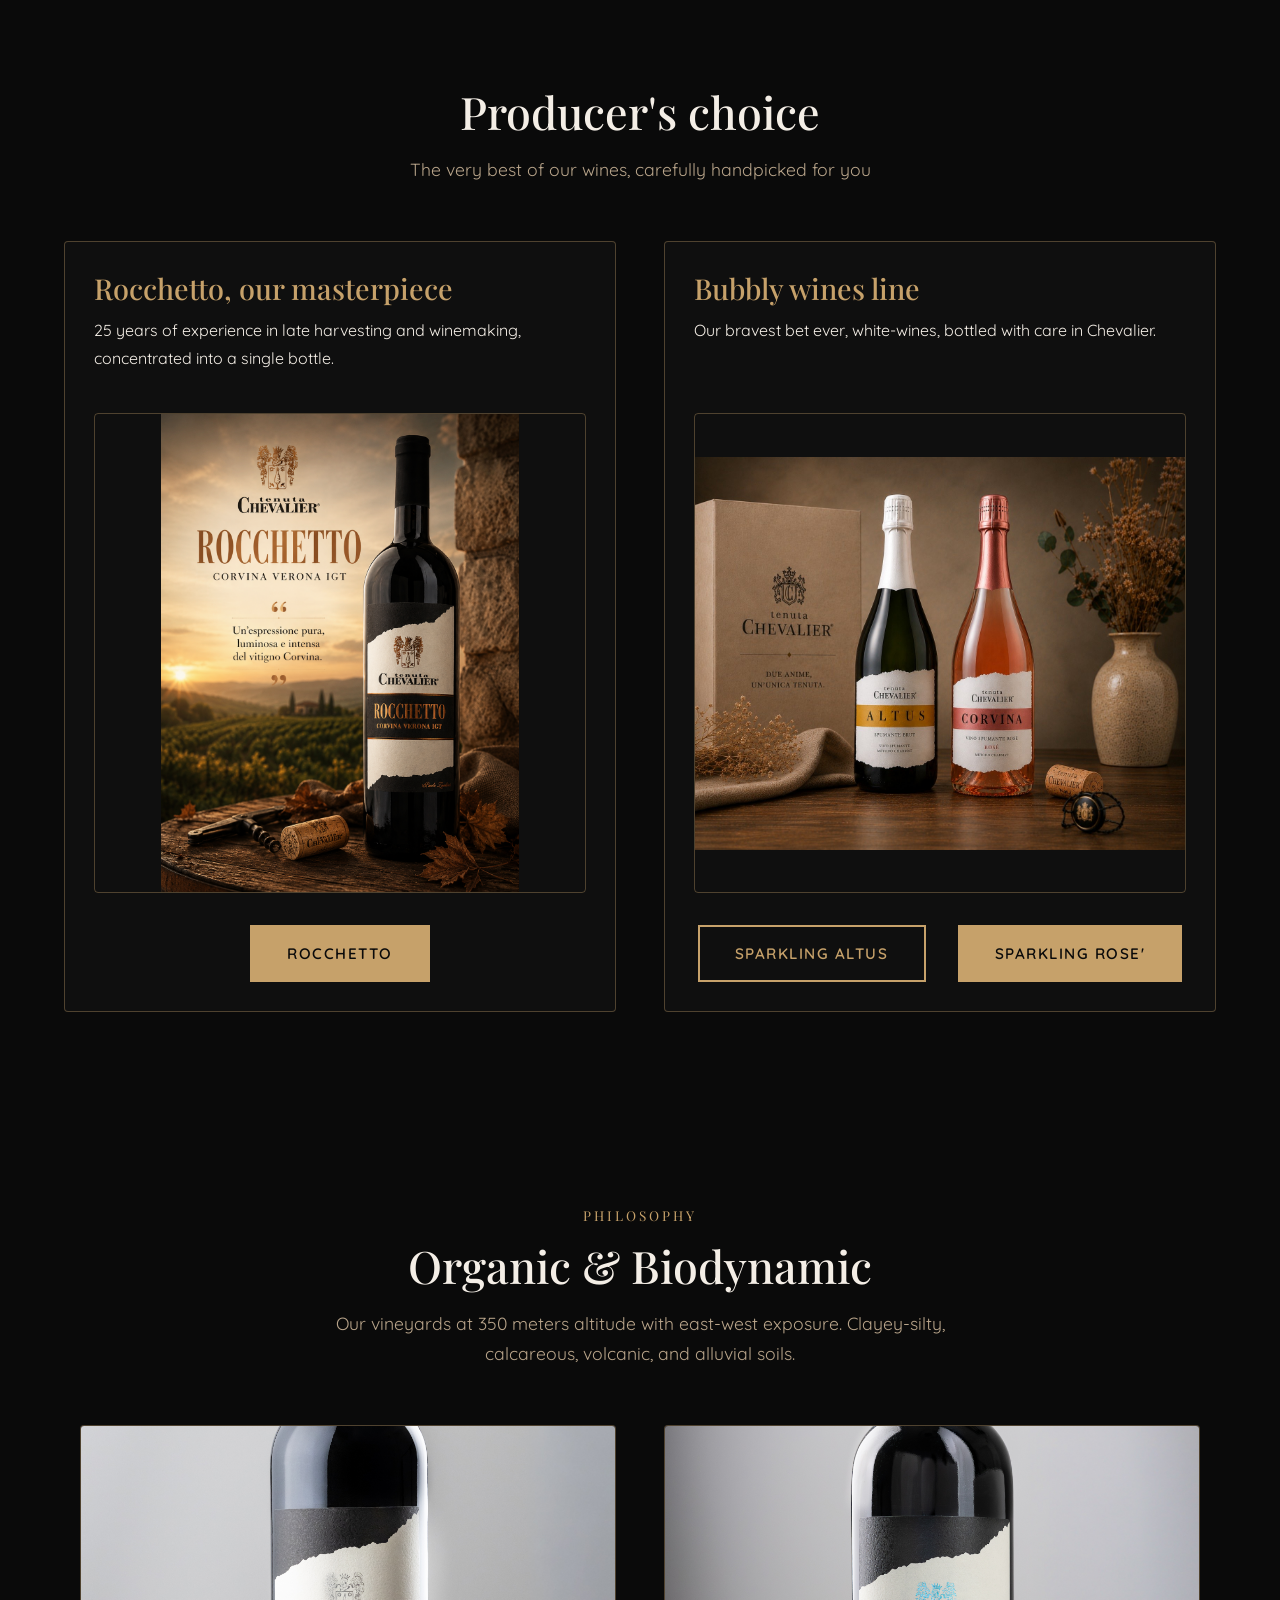
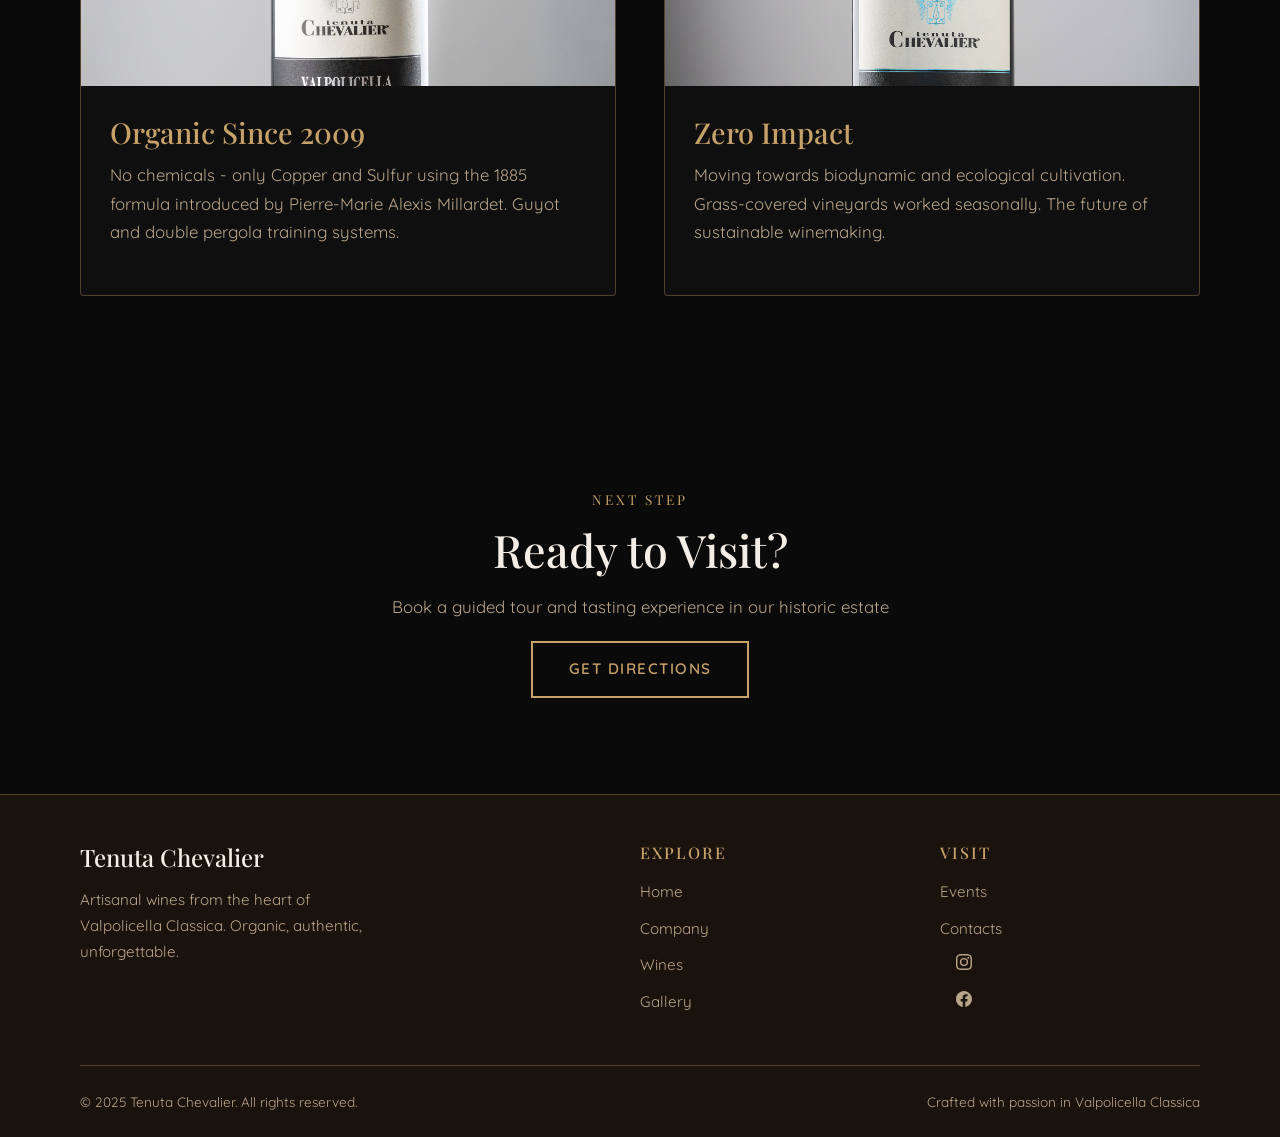
==== commit 3022394a: "Aggiunta universita di verona" ====
--- a/en/company.html
+++ b/en/company.html
@@ -81,8 +81,9 @@
 
                         <div class="flex gap-2 mt-4 flex-col">
                             <a href="../assets/images/ProduttoreDescrizione.png" target="_blank" class="btn btn-outline" aria-label="Who is Paolo Zardini">Who is Paolo Zardini</a>
-                            <a href="../assets/images/UniversityIllinois.pdf" target="_blank" class="btn btn-outline" aria-label="Who is Paolo Zardini">University of Illinois</a>
-                            <a href="../assets/images/UniversityPadova.pdf" target="_blank" class="btn btn-outline" aria-label="Who is Paolo Zardini">University of Padova</a>
+                            <a href="../assets/images/UniversityIllinois.pdf" target="_blank" class="btn btn-outline" aria-label="University of Illinois">University of Illinois</a>
+                            <a href="../assets/images/UniversityPadova.pdf" target="_blank" class="btn btn-outline" aria-label="University of Padova">University of Padova</a>
+                            <a href="../assets/images/UniversityVerona.jpeg" target="_blank" class="btn btn-outline" aria-label="Università di Verona">Università di Verona</a>
                             <a href="contacts.html" class="btn btn-primary">Contact Us</a>
                         </div>
                     </div>
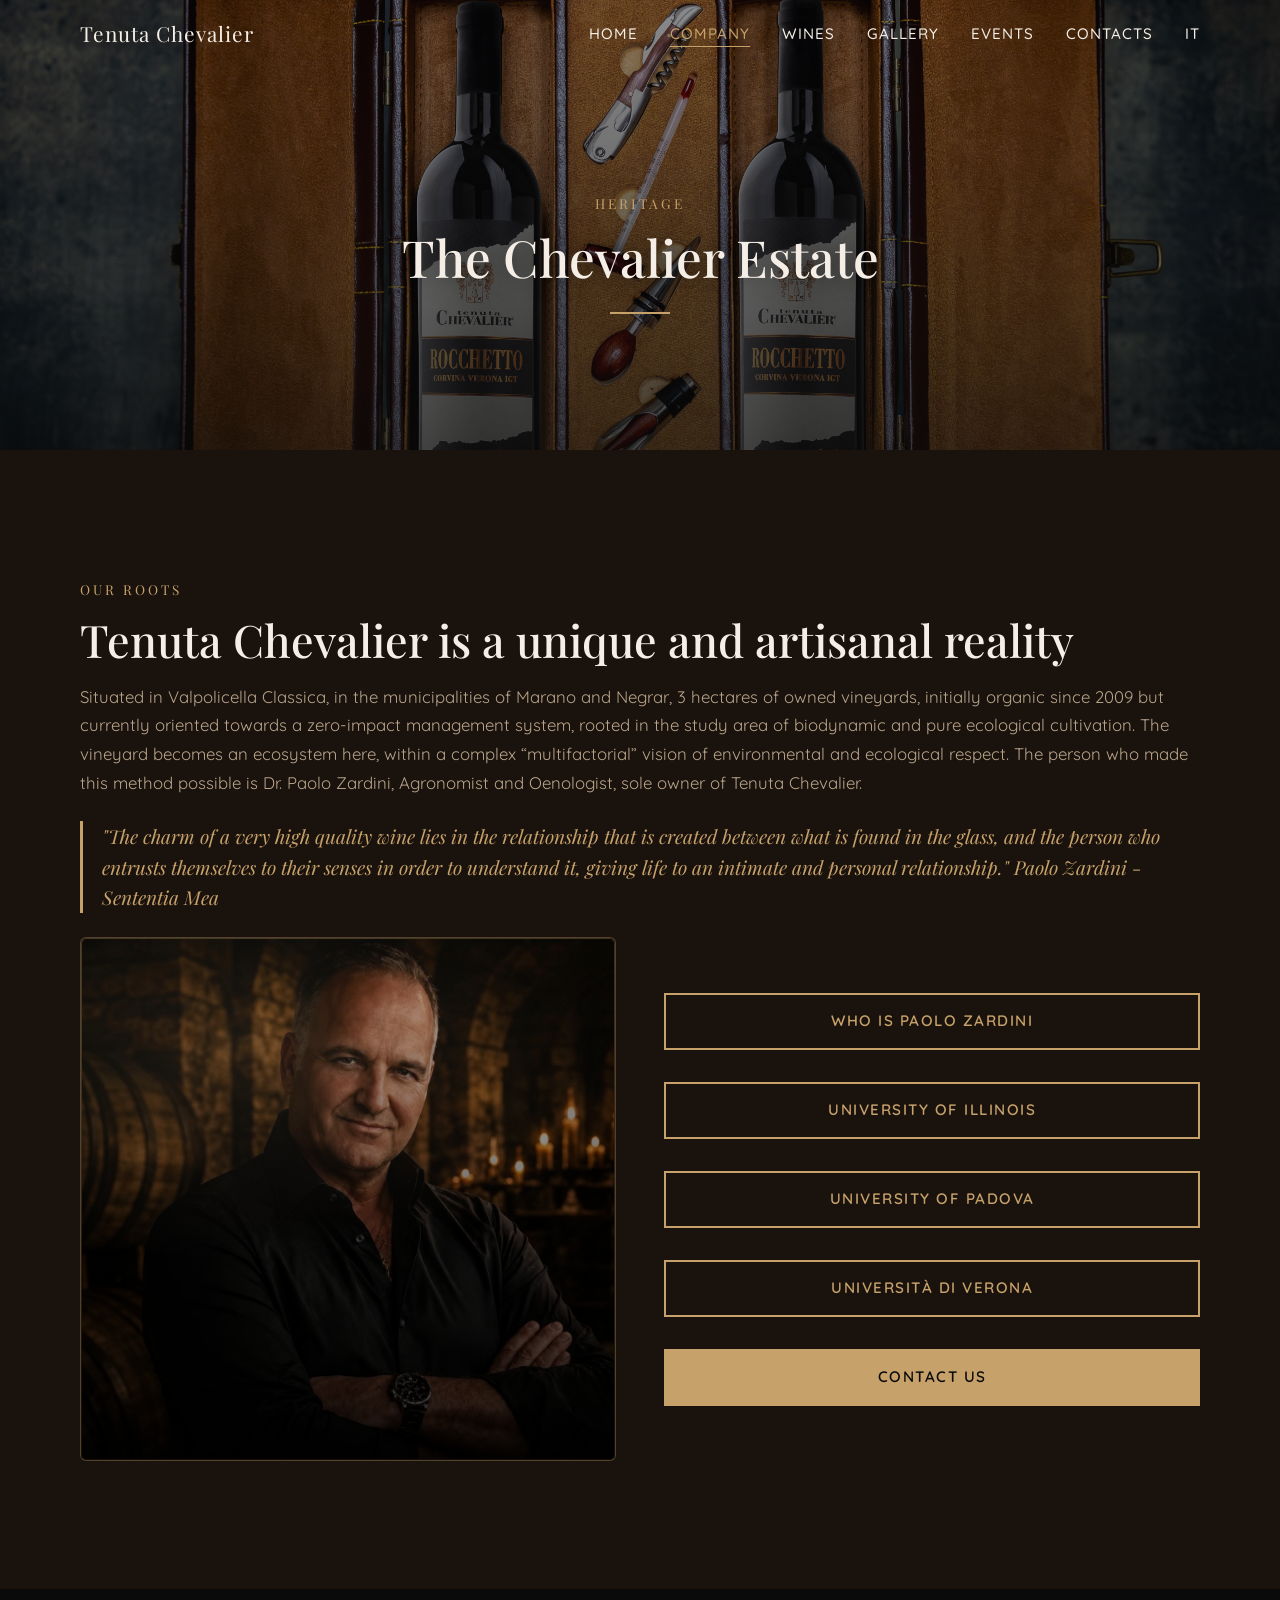
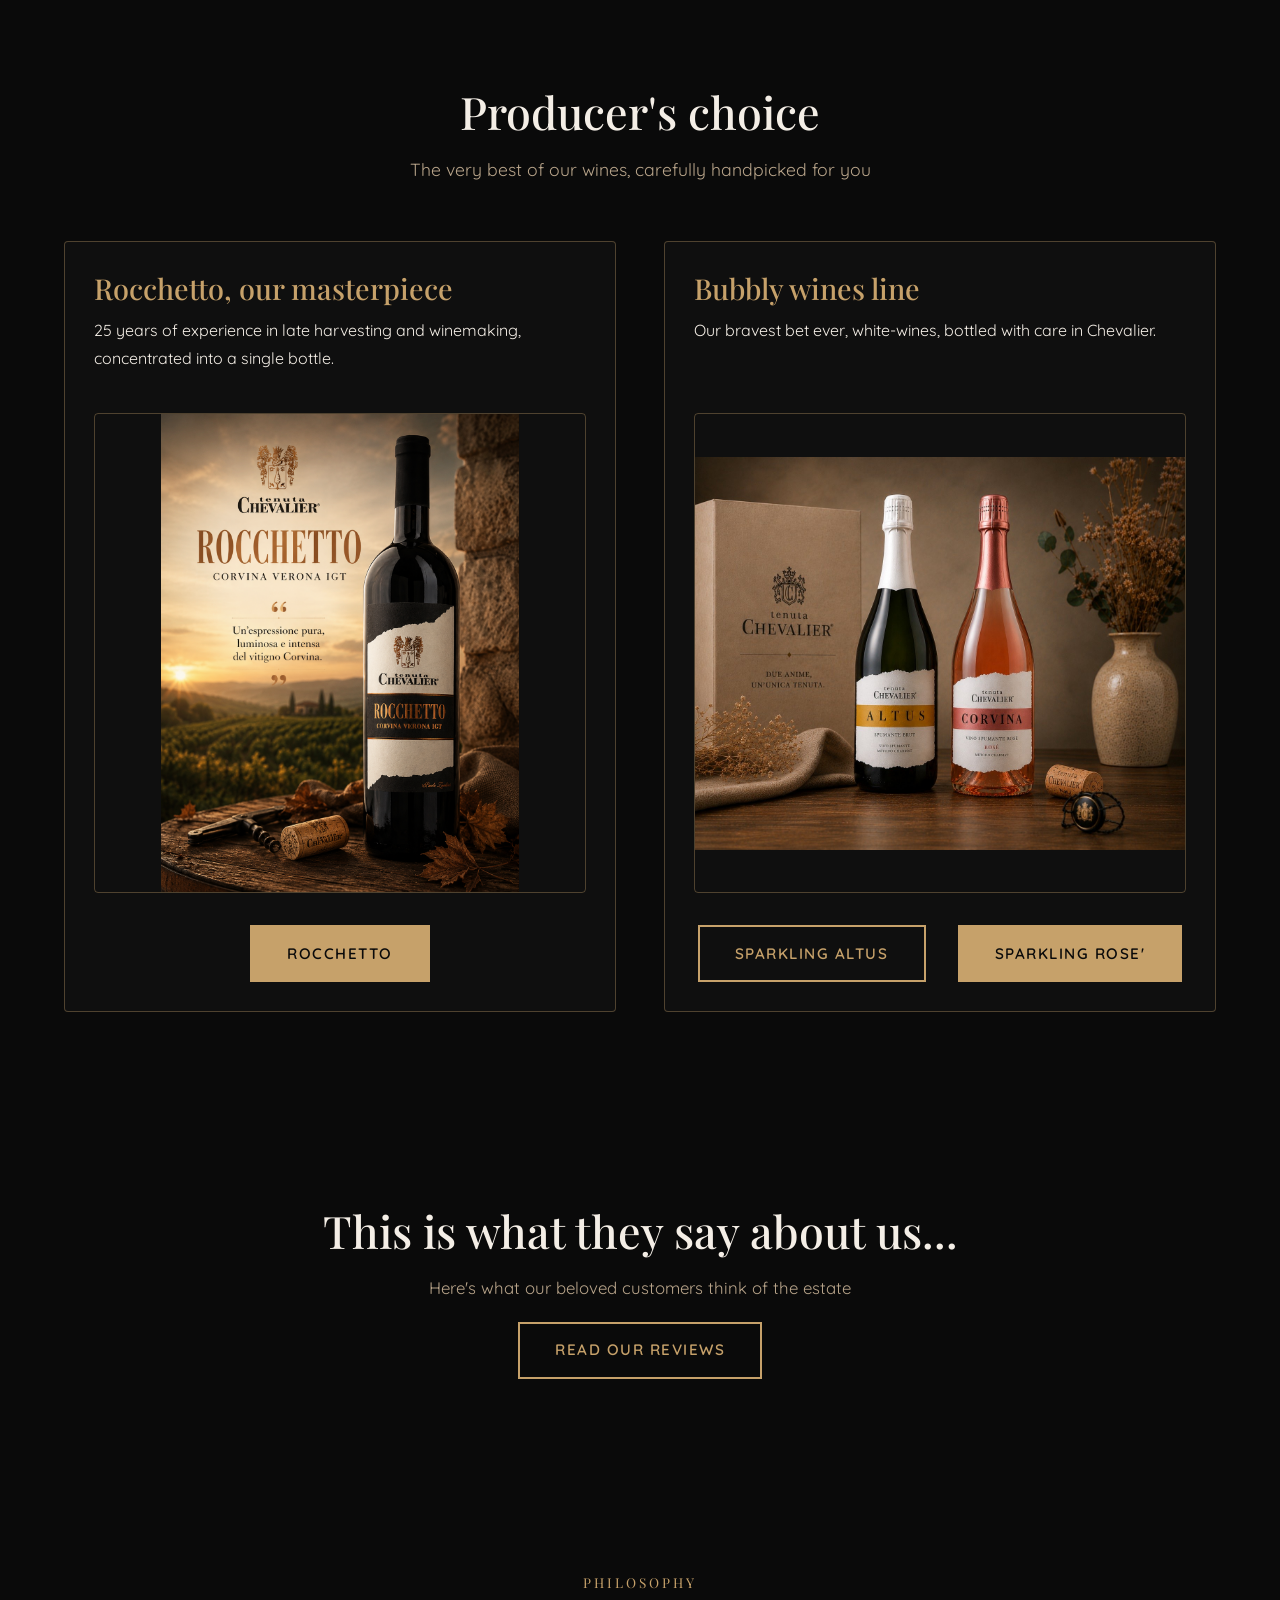
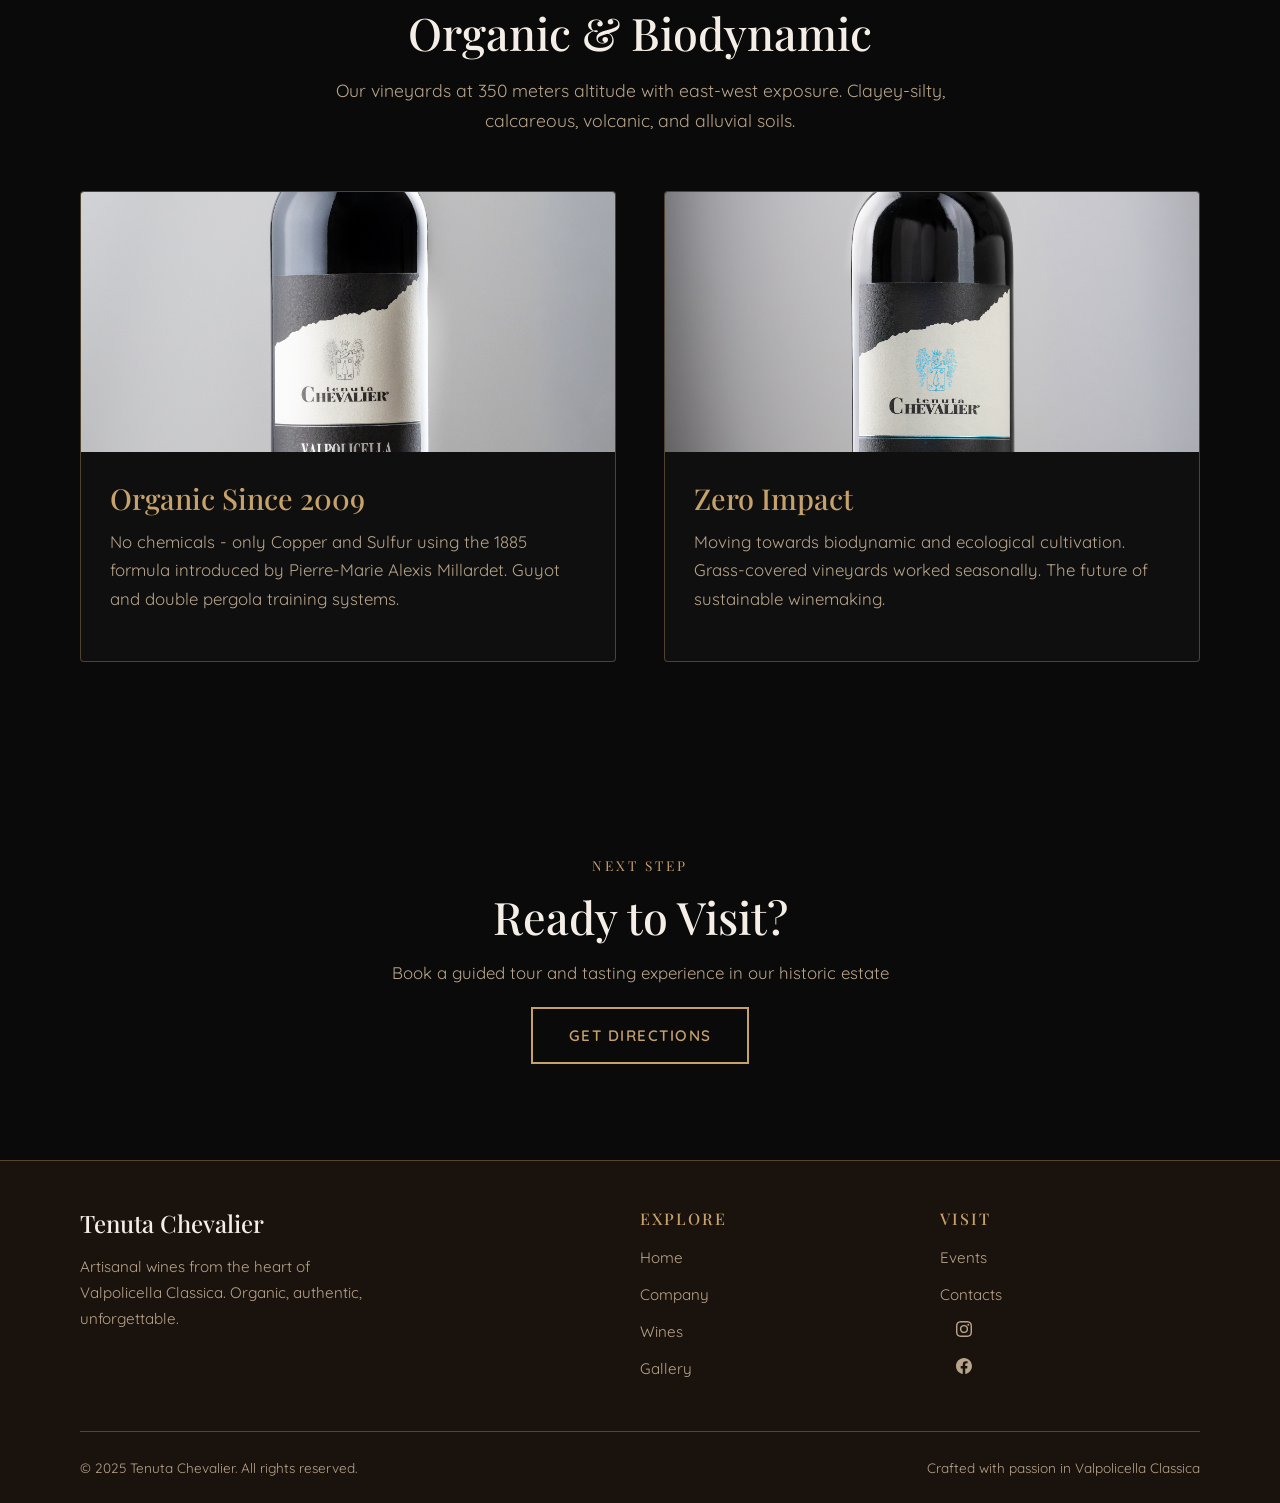
==== commit a72274d1: "Aggiunta sezione recensioni" ====
--- a/en/company.html
+++ b/en/company.html
@@ -143,6 +143,17 @@
         </div>
     </div>
 
+    <!-- Reviews Section -->
+    <section class="section-padding bg-black">
+        <div class="container text-center fade-in-up">
+            <h2>This is what they say about us...</h2>
+            <p>Here's what our beloved customers think of the estate</p>
+            <div class="flex gap-2 justify-center flex-wrap">
+                <a href="https://maps.app.goo.gl/5DqSd8cf7dhXw7E26" target="_blank" rel="noopener" class="btn btn-outline">Read our reviews</a>
+            </div>
+        </div>
+    </section>
+
     <!-- Philosophy Section -->
     <section class="section-padding bg-black">
         <div class="container">
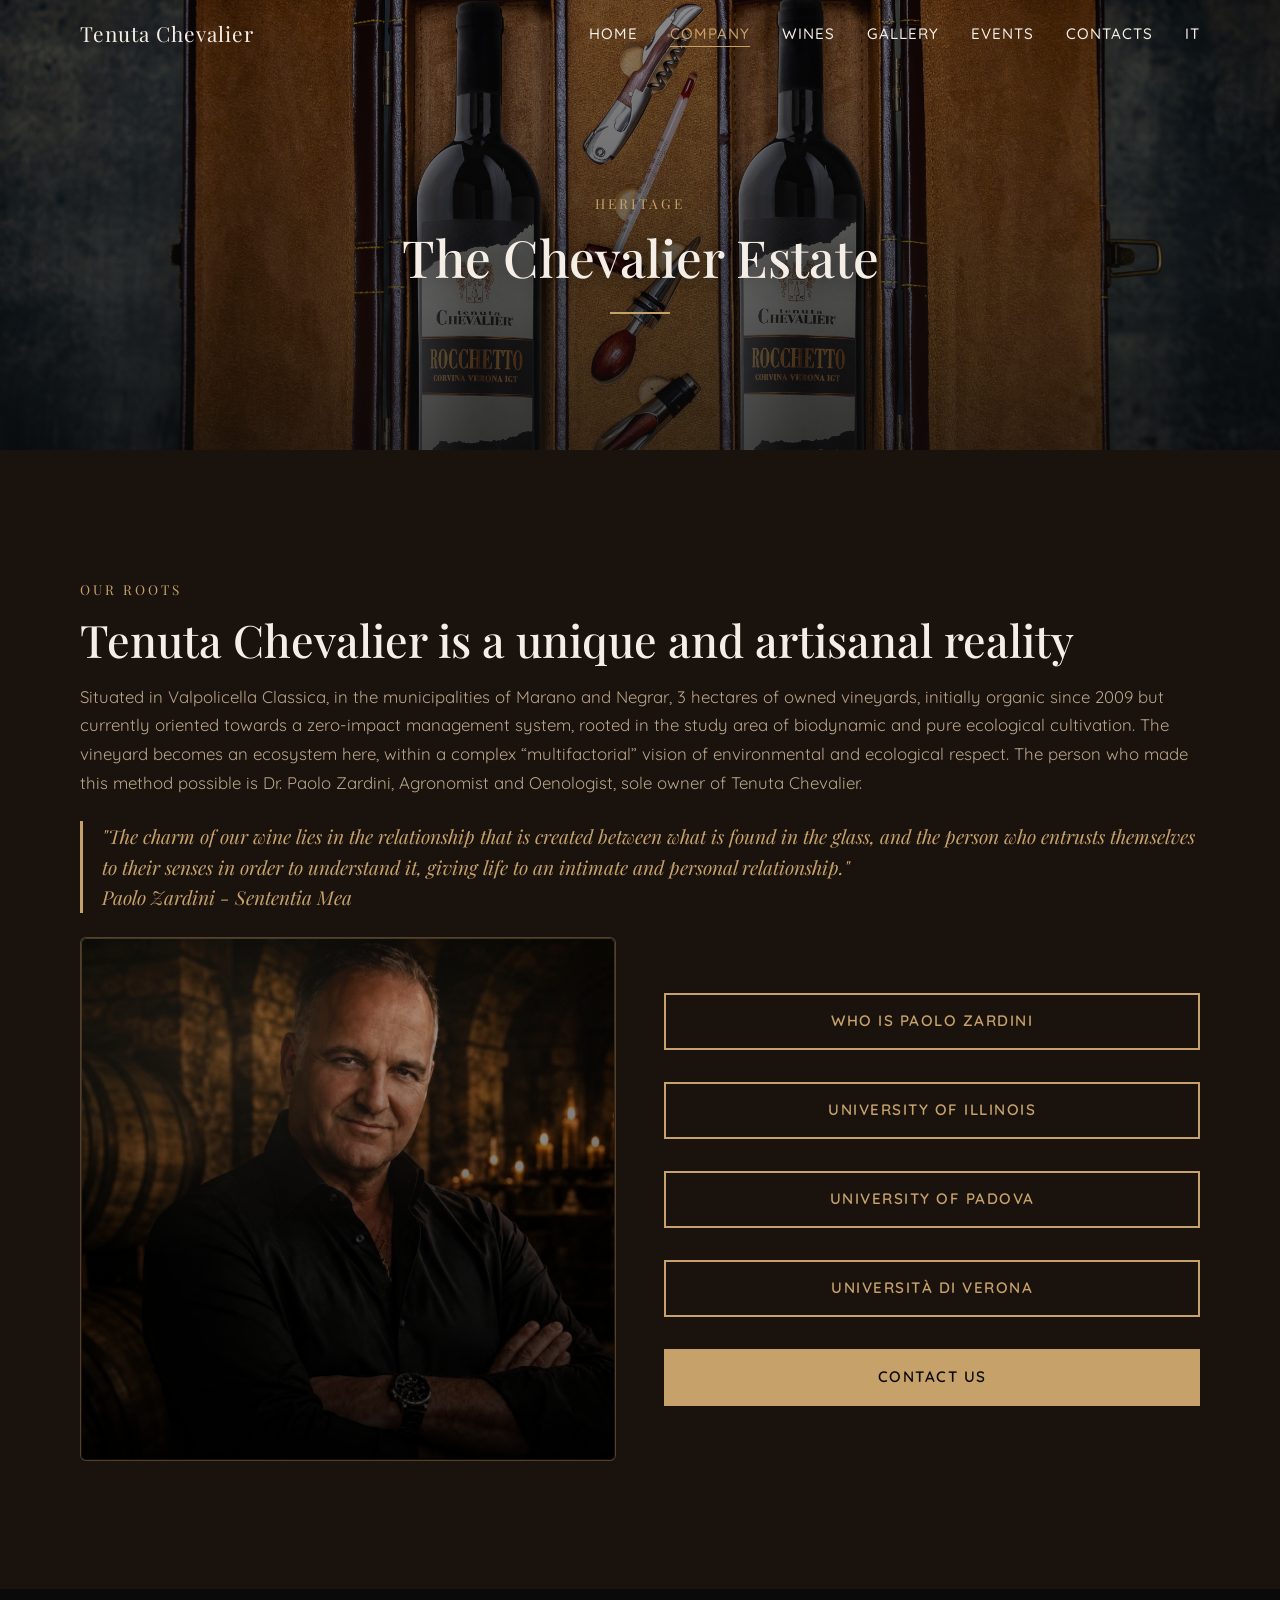
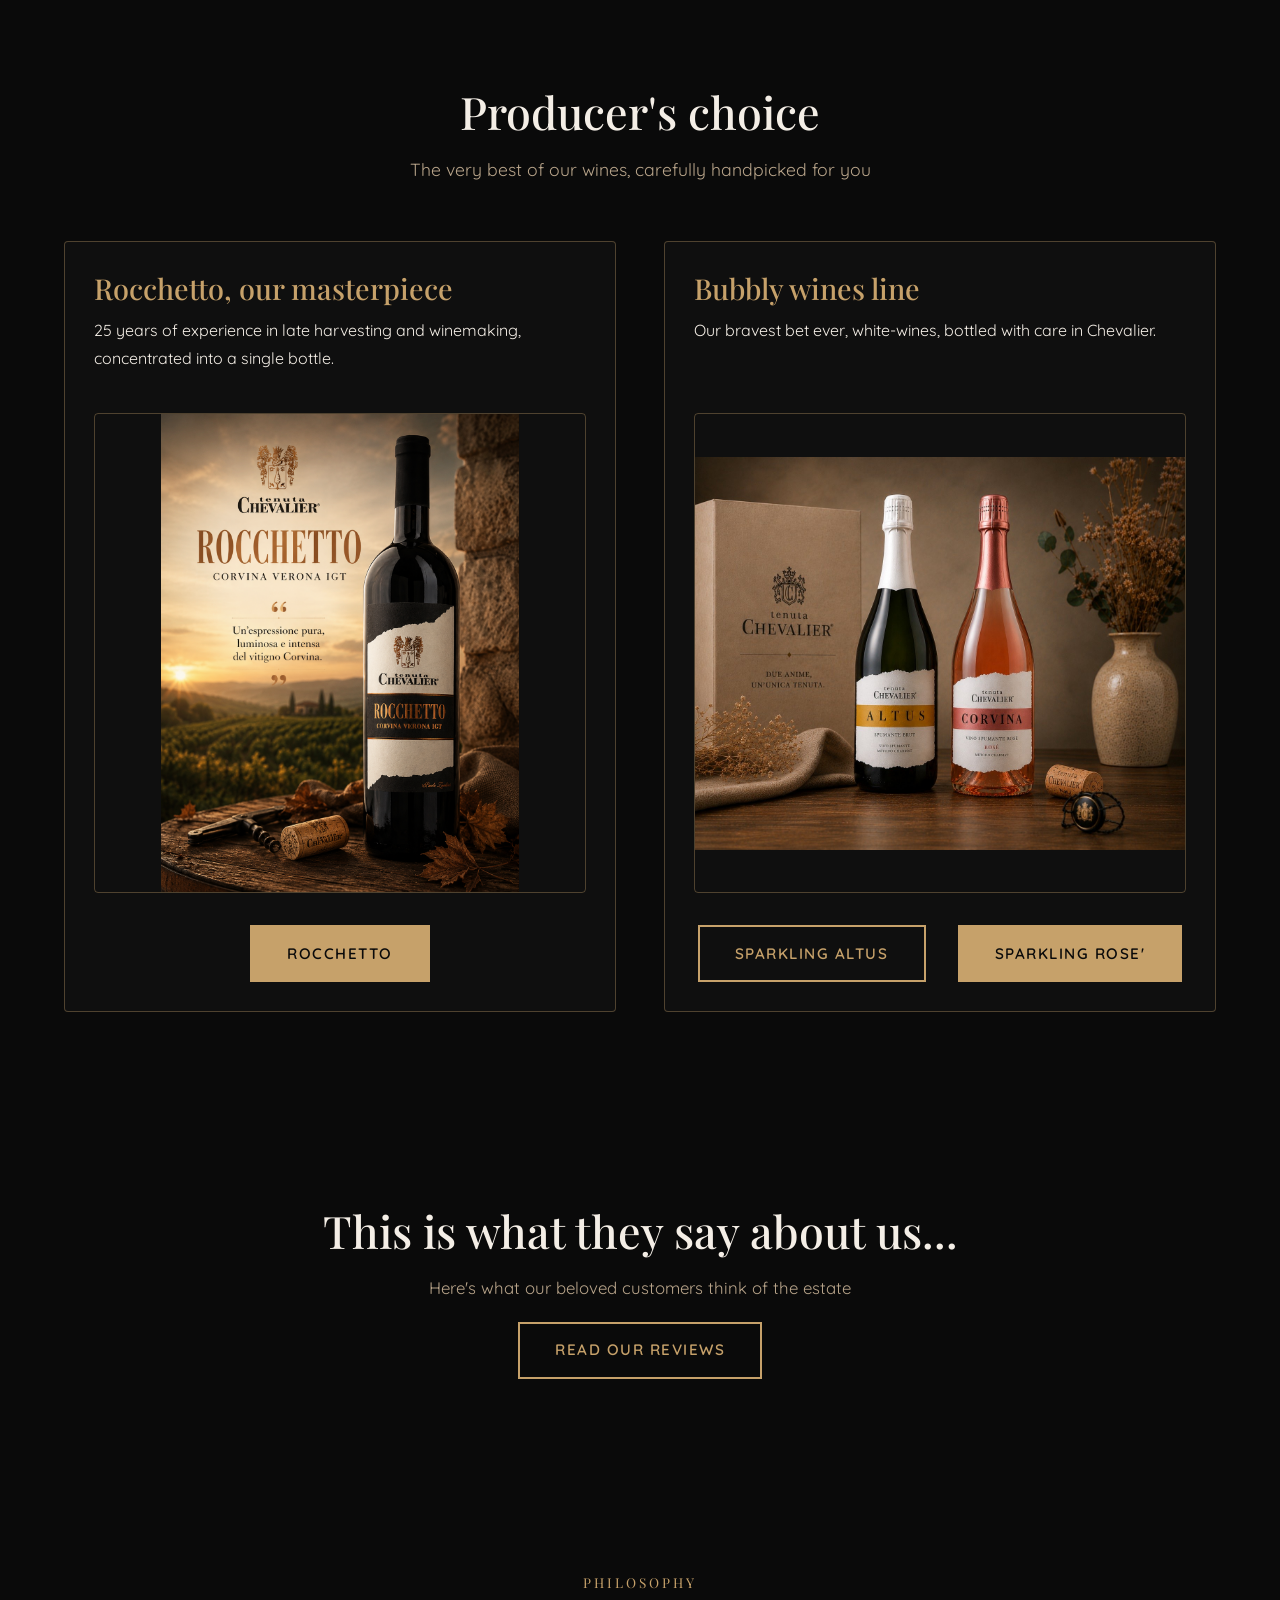
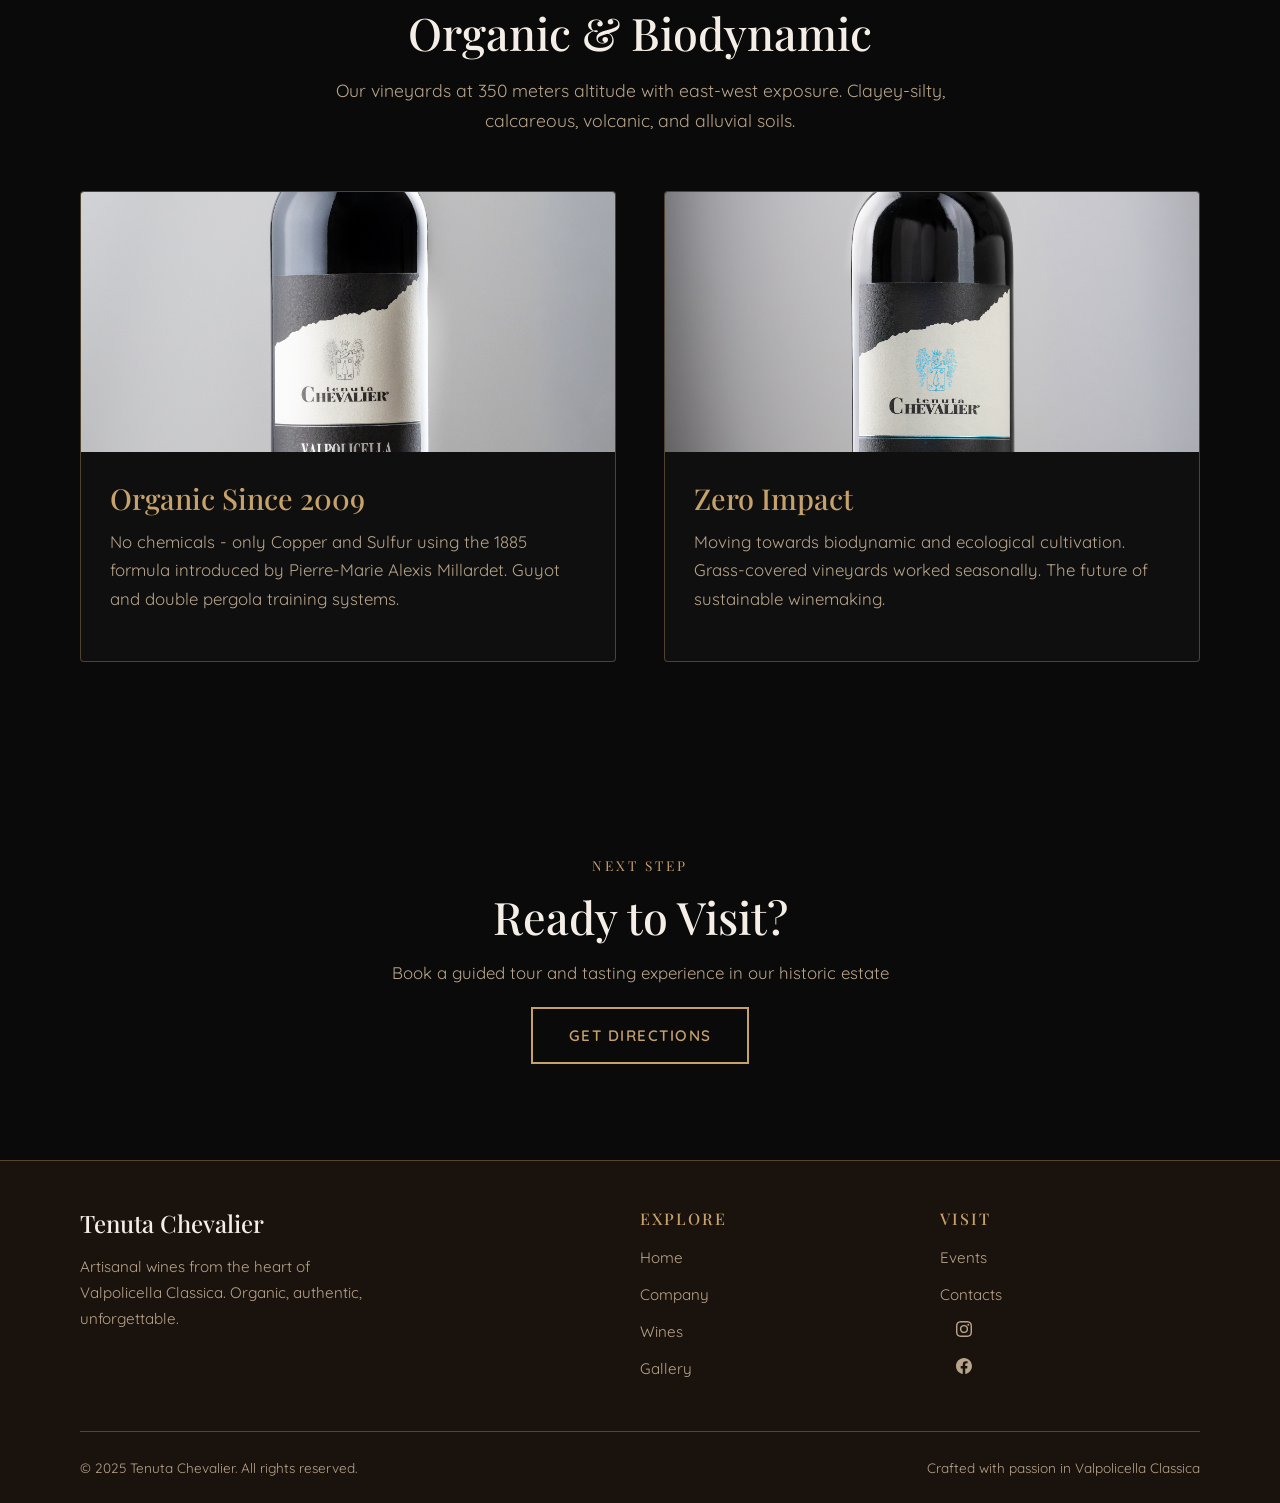
==== commit 9ba66fb0: "Correzioni finali" ====
--- a/en/company.html
+++ b/en/company.html
@@ -72,7 +72,7 @@
                     <p>Situated in Valpolicella Classica, in the municipalities of Marano and Negrar, 3 hectares of owned vineyards, initially organic since 2009 but currently oriented towards a zero-impact management system, rooted in the study area of biodynamic and pure ecological cultivation. The vineyard becomes an ecosystem here, within a complex “multifactorial” vision of environmental and ecological respect.
 The person who made this method possible is Dr. Paolo Zardini, Agronomist and Oenologist, sole owner of Tenuta Chevalier.</p>
 
-                    <p class="quote">"The charm of a very high quality wine lies in the relationship that is created between what is found in the glass, and the person who entrusts themselves to their senses in order to understand it, giving life to an intimate and personal relationship." Paolo Zardini - Sententia Mea</p>
+                    <p class="quote">"The charm of our wine lies in the relationship that is created between what is found in the glass, and the person who entrusts themselves to their senses in order to understand it, giving life to an intimate and personal relationship."<br>Paolo Zardini - Sententia Mea</p>
 
                     <div class="split-producer">
                         <div class="producer-img producer-block">
--- a/assets/css/style.css
+++ b/assets/css/style.css
@@ -981,11 +981,11 @@
     line-height: 1.6;
 }
 
-/* ---- Gallery (Slideshow) ---- */
+/* ---- Gallery grid / Lightbox ---- */
 /* Kept lightbox compatibility: .gallery-item img inside a click target */
 .gallery-grid {
     display: grid;
-    grid-template-columns: 1fr;
+    grid-template-columns: repeat(4, minmax(180px, 1fr));
     gap: 1rem;
 }
 
@@ -995,6 +995,8 @@
     border-radius: 4px;
     cursor: pointer;
     border: 1px solid var(--color-gold-border);
+    background: rgba(20, 20, 18, 0.75);
+    aspect-ratio: 1 / 1;
 }
 
 .gallery-item img {
@@ -1019,6 +1021,24 @@
 
 .gallery-item:hover::after {
     opacity: 1;
+}
+
+@media (max-width: 1100px) {
+    .gallery-grid {
+        grid-template-columns: repeat(3, minmax(180px, 1fr));
+    }
+}
+
+@media (max-width: 760px) {
+    .gallery-grid {
+        grid-template-columns: repeat(2, minmax(160px, 1fr));
+    }
+}
+
+@media (max-width: 420px) {
+    .gallery-grid {
+        grid-template-columns: 1fr;
+    }
 }
 
 /* Slideshow layout */
@@ -1158,6 +1178,34 @@
     }
 }
 
+/* ---- Home legend image section ---- */
+.legend-section {
+    background: var(--color-black, #14110d);
+    border-top: 1px solid rgba(198,161,106,0.18);
+    border-bottom: 1px solid rgba(198,161,106,0.18);
+}
+
+.legend-wrap {
+    display: flex;
+    align-items: center;
+    justify-content: center;
+}
+
+.legend-image {
+    width: min(100%, 1240px);
+    max-height: 620px;
+    object-fit: contain;
+    border-radius: 4px;
+    border: 1px solid var(--color-gold-border);
+    background: rgba(255,255,255,0.03);
+}
+
+@media (max-width: 720px) {
+    .legend-image {
+        width: 100%;
+        max-height: none;
+    }
+}
 
 /* ---- Lightbox ---- */
 .lightbox {
